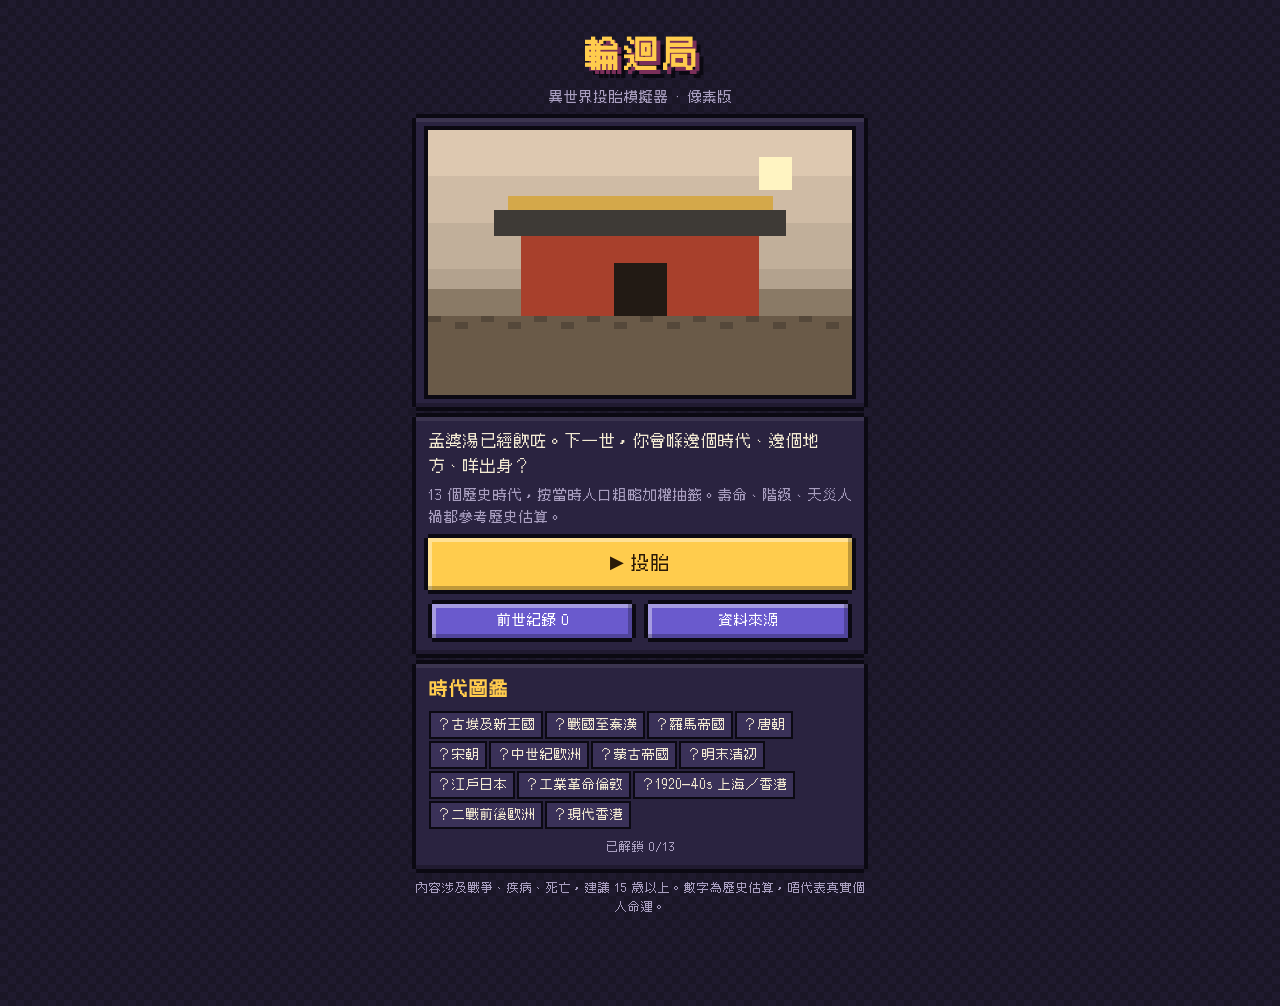
==== index.html @ acf06dc2 "輪迴局 v1：像素風異世界投胎模擬" ====
<!doctype html><html lang="zh-Hant-HK"><head><meta charset="utf-8"><meta name="viewport" content="width=device-width,initial-scale=1">
<title>輪迴局：異世界投胎模擬</title><meta name="description" content="隨機投胎到歷史上某個時代，用估算嘅歷史人口數據過一世。">
<link rel="preload" href="fonts/Cubic_11.woff2" as="font" type="font/woff2" crossorigin><link rel="stylesheet" href="style.css"></head><body><main>
<section id="s-start" class="scr on">
 <h1>輪迴局</h1><p class="sub">異世界投胎模擬器 · 像素版</p>
 <div class="panel"><canvas class="scene" id="cv-title"></canvas></div>
 <div class="panel"><p>孟婆湯已經飲咗。下一世，你會喺邊個時代、邊個地方、咩出身？</p><p style="color:var(--dim);font-size:14px;margin-top:6px">13 個歷史時代，按當時人口粗略加權抽籤。壽命、階級、天災人禍都參考歷史估算。</p>
 <button class="btn" id="b-go">▶ 投胎</button>
 <div class="row"><button class="btn alt sm" id="b-past">前世紀錄 <span id="n-past">0</span></button><button class="btn alt sm" onclick="location.href='about.html'">資料來源</button></div></div>
 <div class="panel"><h2>時代圖鑑</h2><div class="chips" id="chips"></div></div>
 <div class="panel" id="past" style="display:none"><h2>前世</h2><div id="past-list"></div></div>
 <p class="note">內容涉及戰爭、疾病、死亡，建議 15 歲以上。數字為歷史估算，唔代表真實個人命運。</p>
</section>
<section id="s-birth" class="scr">
 <div class="panel"><canvas class="scene" id="cv-birth"></canvas></div>
 <div class="panel reveal" id="reveal"></div>
 <button class="btn" id="b-live" style="visibility:hidden">開始呢一世 ▶</button>
</section>
<section id="s-life" class="scr">
 <div class="hud"><div class="panel"><div class="age"><span><span class="big" id="h-age">0</span> 歲</span><span id="h-year" style="color:var(--dim)"></span></div>
 <div id="h-who" style="font-size:13px;color:var(--dim)"></div><canvas class="scene" id="cv-life" style="margin-top:6px"></canvas>
 <div id="stats" style="margin-top:8px"></div>
 <div class="row focus" id="focus" style="margin-top:8px"></div></div></div>
 <div class="panel"><h2>人生事件</h2><div class="feed" id="feed"></div></div>
</section>
<section id="s-end" class="scr">
 <div class="panel"><canvas class="scene" id="cv-end"></canvas><h2 style="margin-top:8px" id="e-title"></h2><div id="e-sum"></div></div>
 <div class="panel"><h2>一生年譜</h2><div class="grid" id="e-grid"></div><p class="note">■紅=歷史大事 ■藍=抉擇 ■綠=日常 ■白=離世</p></div>
 <div class="panel"><h2>同一刻出生嘅另外四個靈魂</h2><div class="souls" id="e-souls"></div></div>
 <div class="panel"><h2>重要時刻</h2><div id="e-log" style="font-size:14px"></div></div>
 <div class="panel"><h2>分享卡</h2><img class="share" id="e-card" alt="結果卡"><button class="btn" id="b-dl">下載 PNG</button></div>
 <button class="btn" id="b-again">↻ 再輪迴</button>
</section>
</main>
<div class="ctrl" id="ctrl" style="display:none"><button data-s="0">⏸</button><button data-s="1200">▶</button><button data-s="500" class="on">▶▶</button><button data-s="120">▶▶▶</button></div>
<div class="modal" id="modal"><div class="panel"><small id="m-age" style="color:var(--dim)"></small><h2 id="m-t"></h2><div id="m-c"></div></div></div>
<script src="data/eras.js"></script><script src="data/events.js"></script><script src="js/scene.js"></script><script src="js/engine.js"></script><script src="js/ui.js"></script>
</body></html>
---- style.css ----
@font-face{font-family:Cubic;src:url(fonts/Cubic_11.woff2) format("woff2");font-display:swap}
:root{--bg:#1a1626;--panel:#2a2340;--ink:#f3ead2;--dim:#a99fc0;--ac:#ffcc4d;--bd:#0b0912;--px:4px}
*{box-sizing:border-box;margin:0}
html,body{background:var(--bg);color:var(--ink);font-family:Cubic,"PingFang TC","Noto Sans TC",monospace;font-size:16px;line-height:1.55;-webkit-font-smoothing:none}
body{background-image:linear-gradient(45deg,#1f1a2e 25%,transparent 25%,transparent 75%,#1f1a2e 75%),linear-gradient(45deg,#1f1a2e 25%,transparent 25%,transparent 75%,#1f1a2e 75%);background-size:16px 16px;background-position:0 0,8px 8px}
main{max-width:480px;margin:0 auto;padding:12px 12px 90px;min-height:100vh}
.scr{display:none}.scr.on{display:block;animation:in .3s steps(4)}
@keyframes in{from{opacity:0;transform:translateY(8px)}to{opacity:1}}
.panel{background:var(--panel);margin:10px 4px;padding:12px;position:relative;box-shadow:0 -4px 0 0 var(--bd),0 4px 0 0 var(--bd),-4px 0 0 0 var(--bd),4px 0 0 0 var(--bd),inset 0 4px 0 0 rgba(255,255,255,.08),inset 0 -4px 0 0 rgba(0,0,0,.25)}
h1{font-size:34px;letter-spacing:2px;color:var(--ac);text-shadow:4px 4px 0 #7a2f5a,8px 8px 0 var(--bd);text-align:center;margin:18px 0 4px}
h2{font-size:18px;color:var(--ac);margin-bottom:6px}
.sub{text-align:center;color:var(--dim);font-size:14px}
.btn{font:inherit;display:block;width:100%;padding:12px;margin:10px 0;background:var(--ac);color:#2a1a08;border:0;cursor:pointer;box-shadow:0 -4px 0 var(--bd),0 4px 0 var(--bd),-4px 0 0 var(--bd),4px 0 0 var(--bd),inset -4px -4px 0 rgba(0,0,0,.25),inset 4px 4px 0 rgba(255,255,255,.4);font-size:18px}
.btn:active{transform:translateY(2px);box-shadow:0 -4px 0 var(--bd),0 4px 0 var(--bd),-4px 0 0 var(--bd),4px 0 0 var(--bd),inset 4px 4px 0 rgba(0,0,0,.25)}
.btn.alt{background:#6a5acd;color:#fff}.btn.sm{display:inline-block;width:auto;padding:6px 10px;font-size:14px;margin:4px}
canvas.scene{width:100%;aspect-ratio:64/40;image-rendering:pixelated;display:block;box-shadow:0 0 0 4px var(--bd)}
.row{display:flex;gap:8px;flex-wrap:wrap}.row>*{flex:1}
.kv{display:grid;grid-template-columns:auto 1fr;gap:4px 12px;font-size:15px}.kv b{color:var(--dim);font-weight:normal}
.reveal>div{opacity:0}.reveal>div.show{opacity:1;animation:in .25s steps(3)}
.big{font-size:26px;color:var(--ac)}
.stat{display:grid;grid-template-columns:3.2em 1fr 2.2em;align-items:center;gap:6px;font-size:14px;margin:3px 0}
.bar{height:12px;background:#120f1c;box-shadow:0 0 0 2px var(--bd)}.bar i{display:block;height:100%;background:repeating-linear-gradient(90deg,var(--c) 0 6px,transparent 6px 8px);transition:width .3s steps(5)}
.hud{position:sticky;top:0;z-index:5;background:var(--bg);padding-top:4px}
.age{display:flex;justify-content:space-between;align-items:baseline}.age .big{font-size:30px}
.focus button{font:inherit;font-size:14px;padding:8px 0;background:#3a3158;color:var(--ink);border:0;box-shadow:0 0 0 3px var(--bd);cursor:pointer}
.focus button.on{background:var(--ac);color:#2a1a08}
.feed{display:flex;flex-direction:column-reverse;gap:8px;max-height:46vh;overflow:auto;padding:4px}
.card{padding:8px 10px;background:#221c35;box-shadow:0 0 0 3px var(--bd);font-size:15px}
.card small{color:var(--dim);display:block;font-size:12px}
.card.hist{border-left:6px solid #e06c4c}.card.choice{border-left:6px solid #6ac7e0}.card.death{border-left:6px solid #888;background:#2a2a2a}.card.life{border-left:6px solid #6a8f4a}
.modal{position:fixed;inset:0;background:rgba(10,8,18,.8);display:none;align-items:center;justify-content:center;z-index:9;padding:16px}.modal.on{display:flex}
.modal .panel{max-width:420px;width:100%;animation:in .25s steps(4)}
.ctrl{position:fixed;bottom:0;left:0;right:0;background:var(--bd);padding:8px;display:flex;justify-content:center;gap:6px;z-index:6}
.ctrl button{font:inherit;font-size:14px;padding:8px 12px;background:#3a3158;color:var(--ink);border:0;cursor:pointer}.ctrl button.on{background:var(--ac);color:#2a1a08}
.grid{display:grid;grid-template-columns:repeat(10,1fr);gap:3px}.grid i{aspect-ratio:1;background:#3a3158;font-style:normal;font-size:9px;display:flex;align-items:center;justify-content:center;color:#0008}
.grid i.h{background:#e06c4c}.grid i.c{background:#6ac7e0}.grid i.e{background:#6a8f4a}.grid i.d{background:#ddd}
.souls{display:grid;grid-template-columns:1fr 1fr;gap:10px}.soul{background:#221c35;padding:6px;box-shadow:0 0 0 3px var(--bd);font-size:13px}.soul canvas{width:100%;image-rendering:pixelated}
.chips span{display:inline-block;padding:2px 6px;margin:3px;font-size:13px;background:#3a3158;box-shadow:0 0 0 2px var(--bd)}.chips span.got{background:#5a7a3a}
.note{font-size:12px;color:var(--dim);text-align:center;margin-top:8px}
a{color:var(--ac)}
img.share{width:100%;image-rendering:pixelated;box-shadow:0 0 0 4px var(--bd)}
.blink{animation:bl 1s steps(2) infinite}@keyframes bl{50%{opacity:0}}
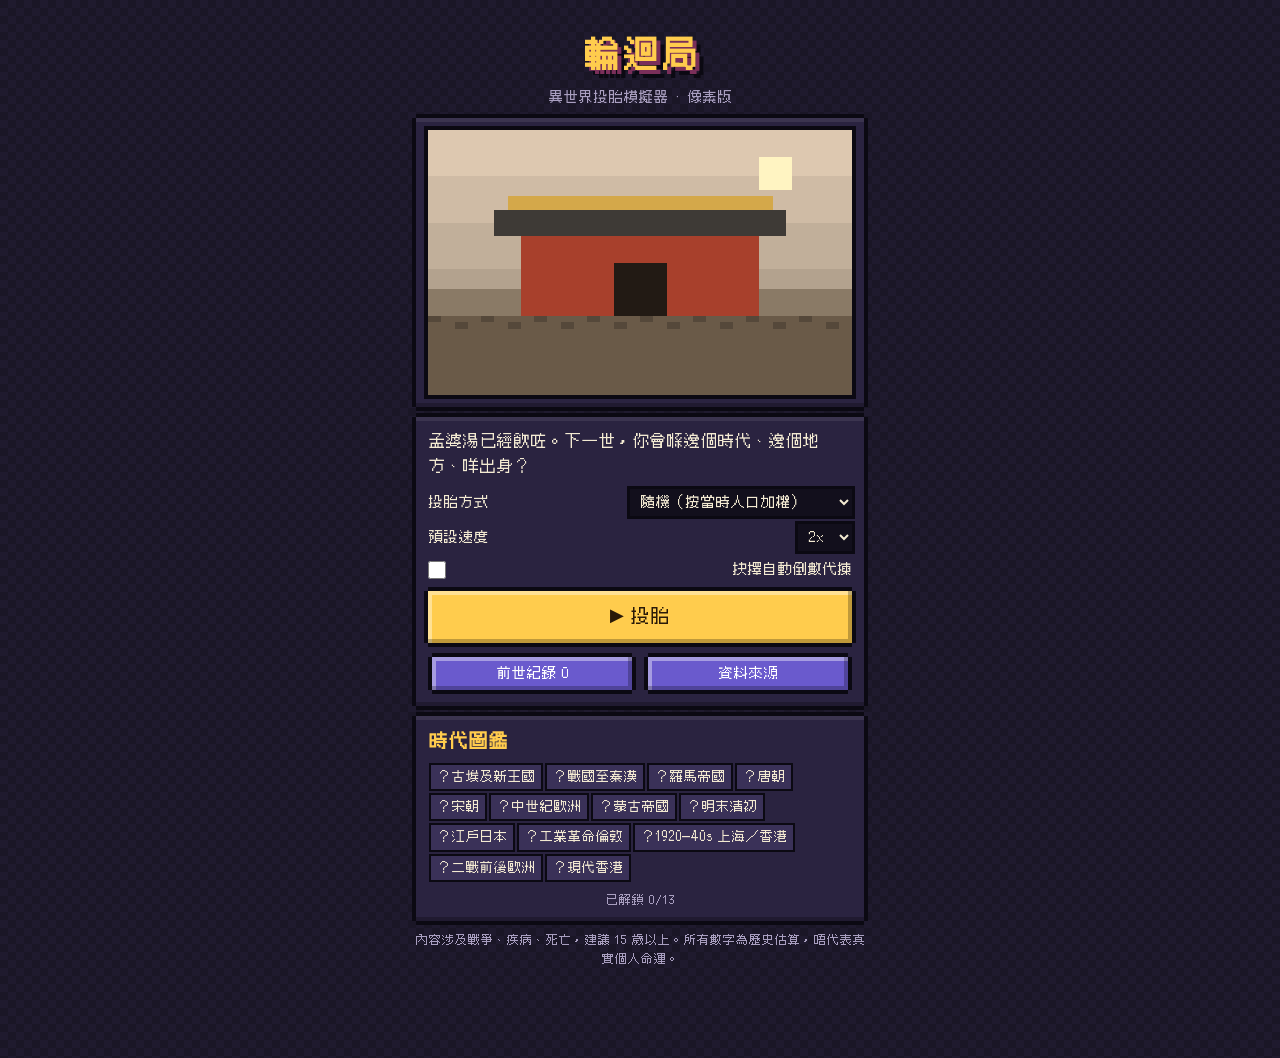
==== commit b4a3ad2e: "輪迴局 v2：數據框引用、時代抉擇擴充、抽籤動畫、錢包、存活曲線、校準壽命" ====
--- a/index.html
+++ b/index.html
@@ -1,38 +1,51 @@
 <!doctype html><html lang="zh-Hant-HK"><head><meta charset="utf-8"><meta name="viewport" content="width=device-width,initial-scale=1">
 <title>輪迴局：異世界投胎模擬</title><meta name="description" content="隨機投胎到歷史上某個時代，用估算嘅歷史人口數據過一世。">
+<link rel="icon" href="data:image/svg+xml,<svg xmlns='http://www.w3.org/2000/svg' viewBox='0 0 8 8'><rect width='8' height='8' fill='%231a1626'/><rect x='2' y='1' width='4' height='3' fill='%23f1c9a0'/><rect x='1' y='4' width='6' height='3' fill='%23ffcc4d'/></svg>">
 <link rel="preload" href="fonts/Cubic_11.woff2" as="font" type="font/woff2" crossorigin><link rel="stylesheet" href="style.css"></head><body><main>
 <section id="s-start" class="scr on">
  <h1>輪迴局</h1><p class="sub">異世界投胎模擬器 · 像素版</p>
  <div class="panel"><canvas class="scene" id="cv-title"></canvas></div>
- <div class="panel"><p>孟婆湯已經飲咗。下一世，你會喺邊個時代、邊個地方、咩出身？</p><p style="color:var(--dim);font-size:14px;margin-top:6px">13 個歷史時代，按當時人口粗略加權抽籤。壽命、階級、天災人禍都參考歷史估算。</p>
+ <div class="panel"><p>孟婆湯已經飲咗。下一世，你會喺邊個時代、邊個地方、咩出身？</p>
+ <div class="setup"><label>投胎方式<select id="o-era"><option value="">隨機（按當時人口加權）</option></select></label>
+ <label>預設速度<select id="o-speed"><option value="1">1x</option><option value="2" selected>2x</option><option value="4">4x</option><option value="8">8x</option><option value="16">16x</option></select></label>
+ <label><input type="checkbox" id="o-auto"> 抉擇自動倒數代揀</label></div>
  <button class="btn" id="b-go">▶ 投胎</button>
  <div class="row"><button class="btn alt sm" id="b-past">前世紀錄 <span id="n-past">0</span></button><button class="btn alt sm" onclick="location.href='about.html'">資料來源</button></div></div>
  <div class="panel"><h2>時代圖鑑</h2><div class="chips" id="chips"></div></div>
  <div class="panel" id="past" style="display:none"><h2>前世</h2><div id="past-list"></div></div>
- <p class="note">內容涉及戰爭、疾病、死亡，建議 15 歲以上。數字為歷史估算，唔代表真實個人命運。</p>
+ <p class="note">內容涉及戰爭、疾病、死亡，建議 15 歲以上。所有數字為歷史估算，唔代表真實個人命運。</p>
 </section>
 <section id="s-birth" class="scr">
- <div class="panel"><canvas class="scene" id="cv-birth"></canvas></div>
- <div class="panel reveal" id="reveal"></div>
- <button class="btn" id="b-live" style="visibility:hidden">開始呢一世 ▶</button>
+ <div class="panel"><h2 id="draw-h">抽籤中……</h2><div id="draw" class="draw"></div></div>
+ <div id="reg" style="display:none"><div class="panel"><canvas class="scene" id="cv-birth"></canvas></div><div class="panel reg" id="reg-card"></div>
+ <button class="btn" id="b-live">開始呢一世 ▶</button></div>
 </section>
 <section id="s-life" class="scr">
- <div class="hud"><div class="panel"><div class="age"><span><span class="big" id="h-age">0</span> 歲</span><span id="h-year" style="color:var(--dim)"></span></div>
- <div id="h-who" style="font-size:13px;color:var(--dim)"></div><canvas class="scene" id="cv-life" style="margin-top:6px"></canvas>
- <div id="stats" style="margin-top:8px"></div>
- <div class="row focus" id="focus" style="margin-top:8px"></div></div></div>
- <div class="panel"><h2>人生事件</h2><div class="feed" id="feed"></div></div>
+ <div class="hud"><div class="panel tight"><div class="age"><span><span class="big" id="h-age">0</span> 歲</span><span id="h-year" class="dim"></span></div>
+ <div id="h-who" class="dim small"></div></div></div>
+ <div class="panel"><canvas class="scene" id="cv-life"></canvas><div id="stats" style="margin-top:8px"></div></div>
+ <div class="panel"><h2>今年重點</h2><div class="focus" id="focus"></div></div>
+ <div class="panel"><h2>錢包</h2><div id="money"></div></div>
+ <div class="panel"><h2>人生格</h2><div class="grid" id="l-grid"></div><p class="note">每格一年，越亮越快樂；框線＝當時平均壽命</p></div>
+ <div class="panel"><h2>人生紀錄</h2><div class="feed" id="feed"></div></div>
+</section>
+<section id="s-final" class="scr">
+ <div class="panel center"><p class="dim">最後一年</p><p class="huge" id="f-age"></p><canvas class="scene" id="cv-final"></canvas><p id="f-cause" style="margin-top:8px"></p></div>
+ <div class="panel"><h2>一生回顧</h2><canvas class="scene" id="cv-replay"></canvas><p id="replay-t" class="replay"></p></div>
+ <button class="btn" id="b-record">睇死亡紀錄 ▶</button>
 </section>
 <section id="s-end" class="scr">
  <div class="panel"><canvas class="scene" id="cv-end"></canvas><h2 style="margin-top:8px" id="e-title"></h2><div id="e-sum"></div></div>
- <div class="panel"><h2>一生年譜</h2><div class="grid" id="e-grid"></div><p class="note">■紅=歷史大事 ■藍=抉擇 ■綠=日常 ■白=離世</p></div>
- <div class="panel"><h2>同一刻出生嘅另外四個靈魂</h2><div class="souls" id="e-souls"></div></div>
- <div class="panel"><h2>重要時刻</h2><div id="e-log" style="font-size:14px"></div></div>
+ <div class="panel"><h2>同一刻出生嘅靈魂（按壽命排）</h2><div id="e-souls"></div></div>
+ <div class="panel"><h2>存活曲線</h2><canvas id="cv-surv" class="chart"></canvas><p class="note" id="surv-note"></p></div>
+ <div class="panel"><h2>財富變化</h2><canvas id="cv-money" class="chart"></canvas></div>
+ <div class="panel"><h2>一生年譜</h2><div class="grid" id="e-grid"></div><p class="note">■紅=歷史大事 ■藍=抉擇 ■白=離世；亮度=快樂；框線=平均壽命</p></div>
+ <div class="panel"><h2>重要時刻</h2><div id="e-log"></div></div>
  <div class="panel"><h2>分享卡</h2><img class="share" id="e-card" alt="結果卡"><button class="btn" id="b-dl">下載 PNG</button></div>
- <button class="btn" id="b-again">↻ 再輪迴</button>
+ <button class="btn" id="b-again">↻ 再輪迴</button><button class="btn alt" onclick="location.href='./'">返主頁</button>
 </section>
 </main>
-<div class="ctrl" id="ctrl" style="display:none"><button data-s="0">⏸</button><button data-s="1200">▶</button><button data-s="500" class="on">▶▶</button><button data-s="120">▶▶▶</button></div>
-<div class="modal" id="modal"><div class="panel"><small id="m-age" style="color:var(--dim)"></small><h2 id="m-t"></h2><div id="m-c"></div></div></div>
-<script src="data/eras.js"></script><script src="data/events.js"></script><script src="js/scene.js"></script><script src="js/engine.js"></script><script src="js/ui.js"></script>
+<div class="ctrl" id="ctrl" style="display:none"><button data-s="0">⏸</button><button data-s="1">1x</button><button data-s="2">2x</button><button data-s="4">4x</button><button data-s="8">8x</button><button data-s="16">16x</button><button id="c-skip" title="跳到下一個抉擇">⏭</button><button id="c-auto" title="自動代揀">🤖</button></div>
+<div class="modal" id="modal"><div class="panel"><small id="m-age" class="dim"></small><h2 id="m-t"></h2><div class="statbox" id="m-stat"></div><div id="m-c"></div><p class="note" id="m-cd"></p></div></div>
+<script src="data/eras.js"></script><script src="data/stats.js"></script><script src="data/era-extra.js"></script><script src="data/events.js"></script><script src="data/calib.js"></script><script src="js/scene.js"></script><script src="js/engine.js"></script><script src="js/ui.js"></script>
 </body></html>
--- a/style.css
+++ b/style.css
@@ -40,3 +40,24 @@
 a{color:var(--ac)}
 img.share{width:100%;image-rendering:pixelated;box-shadow:0 0 0 4px var(--bd)}
 .blink{animation:bl 1s steps(2) infinite}@keyframes bl{50%{opacity:0}}
+.dim{color:var(--dim)}.small{font-size:13px}.center{text-align:center}.huge{font-size:56px;color:var(--ac);line-height:1.1;margin:6px 0 10px}
+.panel.tight{padding:8px 12px;margin-top:6px}
+.setup{display:grid;gap:8px;margin:10px 0;font-size:14px}.setup label{display:flex;justify-content:space-between;align-items:center;gap:8px}
+select{font:inherit;font-size:14px;background:#120f1c;color:var(--ink);border:0;box-shadow:0 0 0 3px var(--bd);padding:4px 6px;max-width:62%}
+input[type=checkbox]{width:18px;height:18px;accent-color:var(--ac)}
+.draw div{display:flex;justify-content:space-between;padding:3px 8px;font-size:14px;color:var(--dim)}.draw div.hi{background:var(--ac);color:#2a1a08}
+.reg .kv{font-size:14px}.reg .ctx{margin-top:8px;font-size:12px;color:var(--dim);border-top:2px dashed #4a4068;padding-top:6px}
+.statbox{background:#3b3b46;color:#e8e8ee;margin:8px 0;padding:8px 10px;font-size:13px;box-shadow:0 0 0 3px var(--bd),inset 0 3px 0 rgba(255,255,255,.1)}
+.statbox b{display:block;color:#ffd77a;font-weight:normal;font-size:12px;margin-bottom:2px}.statbox i{display:block;font-style:normal;color:#b8b8c8;font-size:12px;margin-top:4px}
+.opt{position:relative}.opt .btn{text-align:left;font-size:16px}.opt small{display:block;font-size:12px;opacity:.8}
+.btn:disabled{background:#4a4458;color:#8a849a;cursor:not-allowed}
+.odds{float:right;font-size:12px;padding:0 4px;background:#0006;color:#fff}
+.focus{display:grid;grid-template-columns:repeat(5,1fr);gap:6px}.focus button{display:flex;flex-direction:column;align-items:center;padding:6px 0}.focus button small{font-size:10px;opacity:.75}
+.money .big{font-size:22px}.brk{display:grid;grid-template-columns:1fr auto;font-size:13px;color:var(--dim);margin-top:6px}
+.fn{display:block;font-size:11px;color:#8f86a8;margin-top:3px;border-top:1px dotted #4a4068;padding-top:2px}
+.card.mile{border-left:6px solid #ffcc4d}.card.fam{border-left:6px solid #a07ae0}
+.grid i.out{outline:3px solid var(--ac);outline-offset:-1px}
+.ctrl{flex-wrap:wrap;gap:4px}.ctrl button{padding:8px 9px}
+canvas.chart{width:100%;height:160px;image-rendering:pixelated;background:#120f1c;box-shadow:0 0 0 3px var(--bd)}
+.soulrow{display:grid;grid-template-columns:56px 1fr auto;gap:8px;align-items:center;padding:6px;margin:6px 0;background:#221c35;box-shadow:0 0 0 3px var(--bd);font-size:13px}.soulrow canvas{width:56px;image-rendering:pixelated}.soulrow.me{background:#4a3a20}
+.replay{min-height:3em;margin-top:8px;font-size:14px}
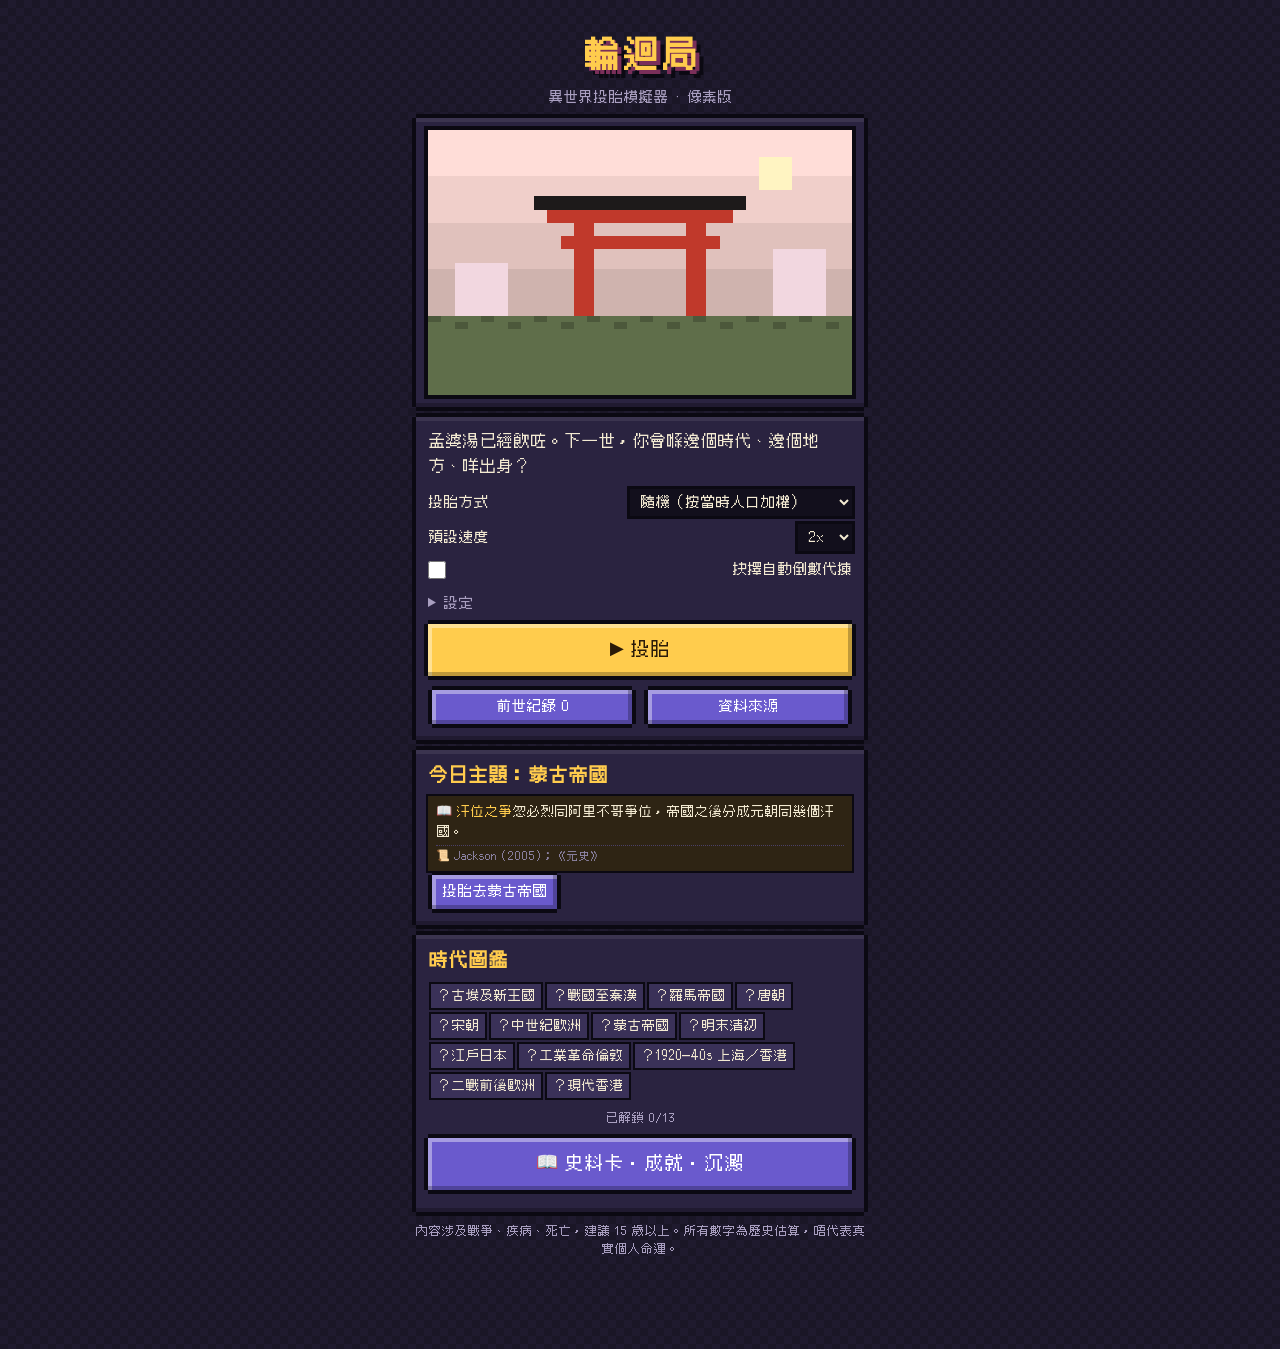
==== commit d8047751: "輪迴局 v3：古今對照、沉澱一下、史料卡、這一生教會我、如果重玩、傳承、性格、寵物、婚姻、養老、投資、道德抉擇、成就、每日主題、8-bit 音效" ====
--- a/index.html
+++ b/index.html
@@ -8,12 +8,22 @@
  <div class="panel"><p>孟婆湯已經飲咗。下一世，你會喺邊個時代、邊個地方、咩出身？</p>
  <div class="setup"><label>投胎方式<select id="o-era"><option value="">隨機（按當時人口加權）</option></select></label>
  <label>預設速度<select id="o-speed"><option value="1">1x</option><option value="2" selected>2x</option><option value="4">4x</option><option value="8">8x</option><option value="16">16x</option></select></label>
- <label><input type="checkbox" id="o-auto"> 抉擇自動倒數代揀</label></div>
+ <label><input type="checkbox" id="o-auto"> 抉擇自動倒數代揀</label>
+ <details><summary>設定</summary><div class="setup">
+ <label><input type="checkbox" id="o-reflect" checked> 沉澱一下（人生關口嘅小問題）</label>
+ <label><input type="checkbox" id="o-contrast" checked> 古今對照</label>
+ <label><input type="checkbox" id="o-gentle"> 溫和模式（淡化死亡同暴力描述）</label>
+ <label><input type="checkbox" id="o-sound"> 8-bit 音效</label><label><input type="checkbox" id="o-music"> 背景音樂</label></div></details></div>
  <button class="btn" id="b-go">▶ 投胎</button>
  <div class="row"><button class="btn alt sm" id="b-past">前世紀錄 <span id="n-past">0</span></button><button class="btn alt sm" onclick="location.href='about.html'">資料來源</button></div></div>
- <div class="panel"><h2>時代圖鑑</h2><div class="chips" id="chips"></div></div>
+ <div class="panel" id="daily"></div>
+ <div class="panel"><h2>時代圖鑑</h2><div class="chips" id="chips"></div><button class="btn alt" id="b-codex">📖 史料卡・成就・沉澱</button></div>
  <div class="panel" id="past" style="display:none"><h2>前世</h2><div id="past-list"></div></div>
  <p class="note">內容涉及戰爭、疾病、死亡，建議 15 歲以上。所有數字為歷史估算，唔代表真實個人命運。</p>
+</section>
+<section id="s-codex" class="scr">
+ <h1 style="font-size:26px">收藏</h1><div class="tabs" id="cx-tabs"><button data-t="cards" class="on">史料卡</button><button data-t="ach">成就</button><button data-t="refl">沉澱</button><button data-t="line">家族</button></div>
+ <div class="panel" id="cx-body"></div><button class="btn alt" id="b-cx-back">← 返回</button>
 </section>
 <section id="s-birth" class="scr">
  <div class="panel"><h2 id="draw-h">抽籤中……</h2><div id="draw" class="draw"></div></div>
@@ -36,16 +46,23 @@
 </section>
 <section id="s-end" class="scr">
  <div class="panel"><canvas class="scene" id="cv-end"></canvas><h2 style="margin-top:8px" id="e-title"></h2><div id="e-sum"></div></div>
+ <div class="panel lesson"><h2>這一生教會我</h2><div id="e-lesson"></div></div>
+ <div class="panel" id="e-diff" style="display:none"></div>
+ <div class="panel"><h2>古今對照</h2><div id="e-now"></div></div>
+ <div class="panel" id="e-line-p"><h2>傳承</h2><div id="e-line"></div></div>
+ <div class="panel" id="e-ach-p"><h2>成就</h2><div id="e-ach"></div></div>
  <div class="panel"><h2>同一刻出生嘅靈魂（按壽命排）</h2><div id="e-souls"></div></div>
  <div class="panel"><h2>存活曲線</h2><canvas id="cv-surv" class="chart"></canvas><p class="note" id="surv-note"></p></div>
  <div class="panel"><h2>財富變化</h2><canvas id="cv-money" class="chart"></canvas></div>
  <div class="panel"><h2>一生年譜</h2><div class="grid" id="e-grid"></div><p class="note">■紅=歷史大事 ■藍=抉擇 ■白=離世；亮度=快樂；框線=平均壽命</p></div>
  <div class="panel"><h2>重要時刻</h2><div id="e-log"></div></div>
  <div class="panel"><h2>分享卡</h2><img class="share" id="e-card" alt="結果卡"><button class="btn" id="b-dl">下載 PNG</button></div>
+ <button class="btn" id="b-whatif">🔁 如果……（同一出身再活一次）</button>
  <button class="btn" id="b-again">↻ 再輪迴</button><button class="btn alt" onclick="location.href='./'">返主頁</button>
 </section>
 </main>
 <div class="ctrl" id="ctrl" style="display:none"><button data-s="0">⏸</button><button data-s="1">1x</button><button data-s="2">2x</button><button data-s="4">4x</button><button data-s="8">8x</button><button data-s="16">16x</button><button id="c-skip" title="跳到下一個抉擇">⏭</button><button id="c-auto" title="自動代揀">🤖</button></div>
+<div class="modal" id="rmodal"><div class="panel"><small class="dim" id="r-age"></small><h2>🍃 沉澱一下</h2><p id="r-q" style="margin:8px 0"></p><textarea id="r-a" maxlength="120" rows="3" placeholder="（可以唔寫）一句說話就夠"></textarea><div class="row"><button class="btn" id="r-save">寫低</button><button class="btn alt" id="r-skip">略過</button></div><p class="note" id="r-cd">只會儲存喺你部機（localStorage）</p></div></div>
 <div class="modal" id="modal"><div class="panel"><small id="m-age" class="dim"></small><h2 id="m-t"></h2><div class="statbox" id="m-stat"></div><div id="m-c"></div><p class="note" id="m-cd"></p></div></div>
-<script src="data/eras.js"></script><script src="data/stats.js"></script><script src="data/era-extra.js"></script><script src="data/events.js"></script><script src="data/calib.js"></script><script src="js/scene.js"></script><script src="js/engine.js"></script><script src="js/ui.js"></script>
+<script src="data/eras.js"></script><script src="data/stats.js"></script><script src="data/era-extra.js"></script><script src="data/stats2.js"></script><script src="data/events.js"></script><script src="data/events2.js"></script><script src="data/modern.js"></script><script src="data/codex.js"></script><script src="data/calib.js"></script><script src="js/scene.js"></script><script src="js/engine.js"></script><script src="js/sfx.js"></script><script src="js/meaning.js"></script><script src="js/ui.js"></script>
 </body></html>
--- a/style.css
+++ b/style.css
@@ -61,3 +61,18 @@
 canvas.chart{width:100%;height:160px;image-rendering:pixelated;background:#120f1c;box-shadow:0 0 0 3px var(--bd)}
 .soulrow{display:grid;grid-template-columns:56px 1fr auto;gap:8px;align-items:center;padding:6px;margin:6px 0;background:#221c35;box-shadow:0 0 0 3px var(--bd);font-size:13px}.soulrow canvas{width:56px;image-rendering:pixelated}.soulrow.me{background:#4a3a20}
 .replay{min-height:3em;margin-top:8px;font-size:14px}
+
+details summary{cursor:pointer;color:var(--dim);font-size:14px;margin-top:4px}
+.now{background:#1d2b3a;padding:8px 10px;margin-top:8px;font-size:13px;box-shadow:0 0 0 3px var(--bd)}.now b{color:#7ad0ff;font-weight:normal;display:block}
+.card.now{background:#1d2b3a;border-left:6px solid #7ad0ff}
+.codexnote{background:#2e2414;padding:6px 8px;margin-top:6px;font-size:13px;box-shadow:0 0 0 2px var(--bd)}.codexnote b{color:#ffcc4d;font-weight:normal}
+.ratio{display:flex;margin:8px 0;font-size:12px}.ratio span{display:block;padding:4px;white-space:nowrap;overflow:hidden}.ratio span:first-child{background:#a3322b}.ratio span:last-child{background:#2f5f7a}
+blockquote{margin:6px 0;padding:6px 10px;background:#221c35;border-left:4px solid #a07ae0;font-size:14px}blockquote small{display:block;color:var(--dim);font-size:11px}
+.thought{background:#2a3a24;padding:10px;margin-top:10px;box-shadow:0 0 0 3px var(--bd)}
+.lesson p{margin:6px 0;font-size:14px}
+textarea{font:inherit;width:100%;background:#120f1c;color:var(--ink);border:0;box-shadow:0 0 0 3px var(--bd);padding:6px}
+.tabs{display:flex;gap:4px;margin:8px 4px}.tabs button{flex:1;font:inherit;font-size:14px;padding:8px 0;background:#3a3158;color:var(--ink);border:0;box-shadow:0 0 0 3px var(--bd)}.tabs button.on{background:var(--ac);color:#2a1a08}
+.cx{display:grid;grid-template-columns:1fr 1fr;gap:8px}.cx div{background:#2e2414;padding:8px;font-size:12px;box-shadow:0 0 0 3px var(--bd);cursor:pointer}.cx div.lock{background:#221c35;color:#6a6280}.cx b{display:block;color:#ffcc4d;font-weight:normal;font-size:13px}
+.achl div{display:flex;gap:8px;padding:5px;font-size:13px}.achl div.no{opacity:.4}.achl .new{color:#7ad08a}
+.tree div{padding:6px 8px;margin:4px 0 4px calc(var(--g)*14px);background:#221c35;box-shadow:0 0 0 2px var(--bd);font-size:13px}
+.diff table{width:100%;font-size:13px}.diff td{padding:3px}
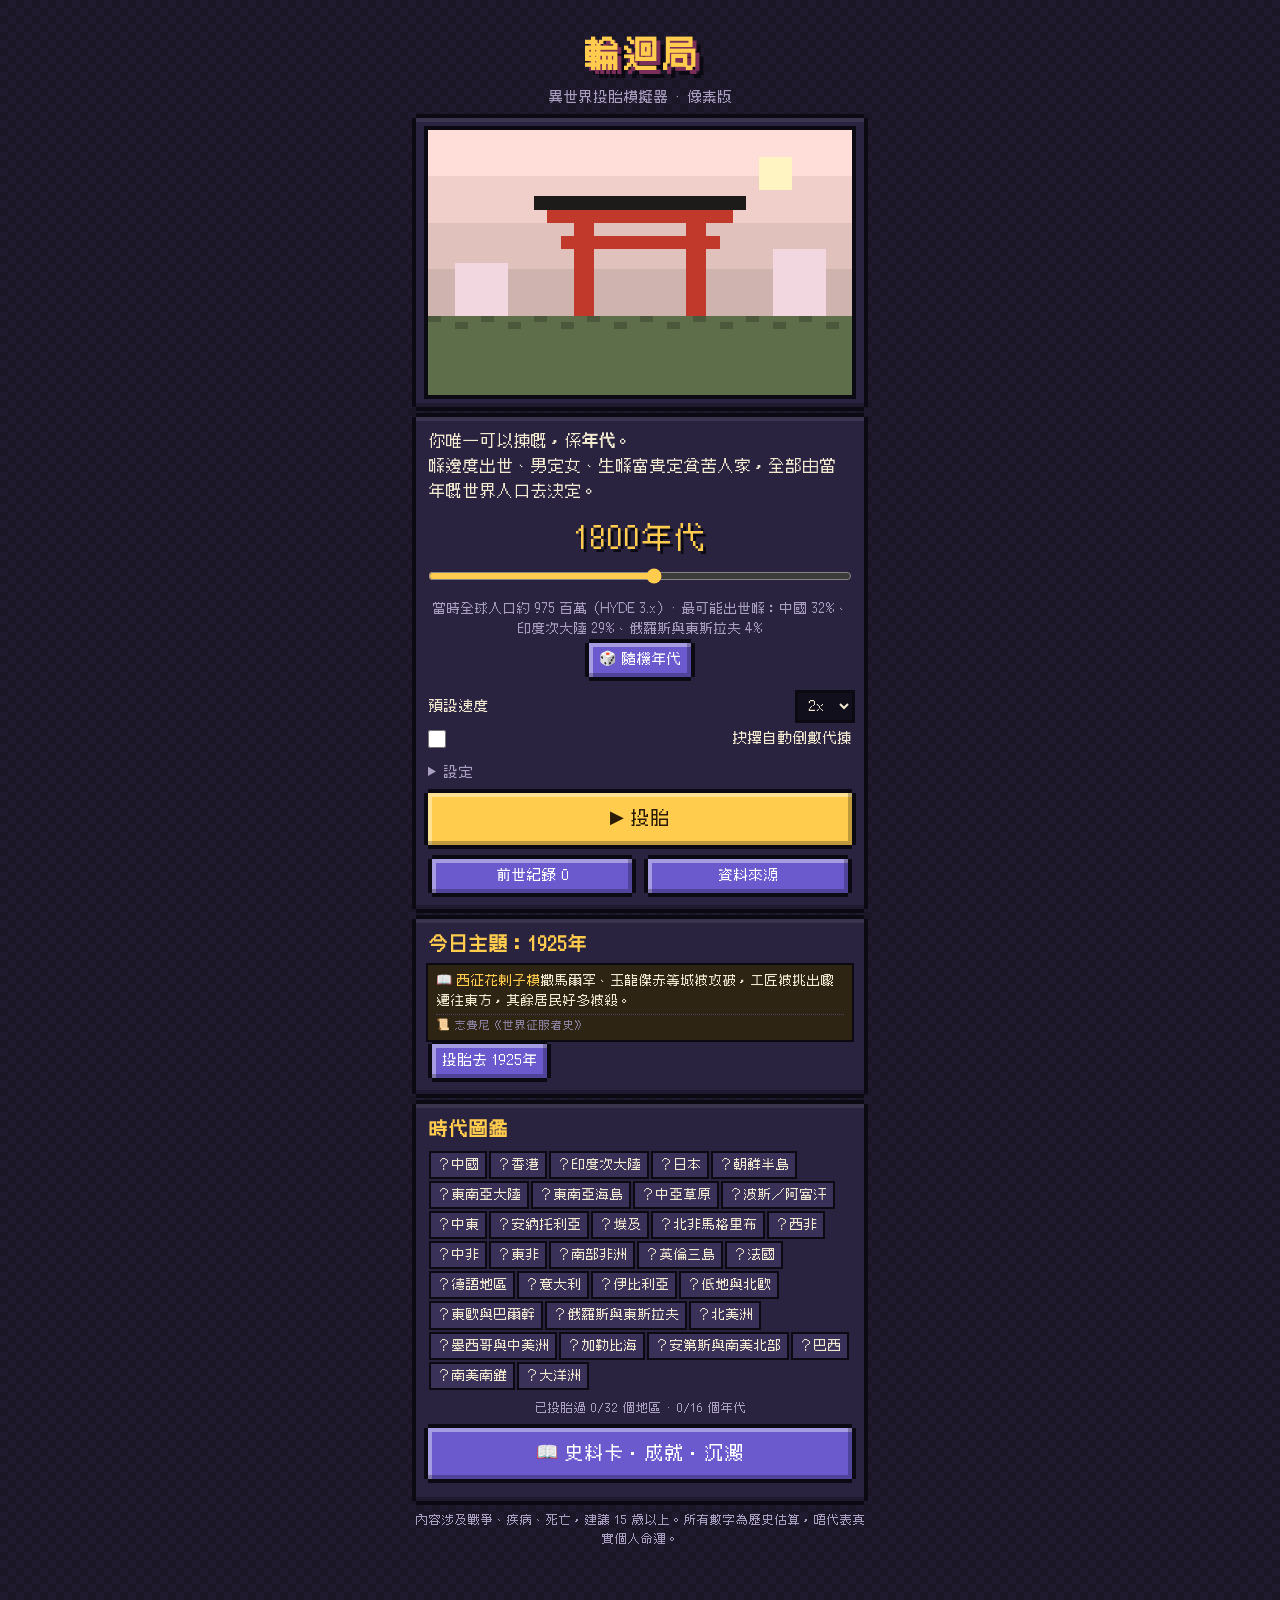
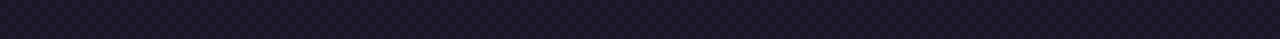
==== commit a94d9ccc: "輪迴局 v4：揀年代、按當年全球出生數投胎（HYDE/Gapminder/Maddison 數據，32 個地區 × 16 個年代）" ====
--- a/index.html
+++ b/index.html
@@ -5,8 +5,9 @@
 <section id="s-start" class="scr on">
  <h1>輪迴局</h1><p class="sub">異世界投胎模擬器 · 像素版</p>
  <div class="panel"><canvas class="scene" id="cv-title"></canvas></div>
- <div class="panel"><p>孟婆湯已經飲咗。下一世，你會喺邊個時代、邊個地方、咩出身？</p>
- <div class="setup"><label>投胎方式<select id="o-era"><option value="">隨機（按當時人口加權）</option></select></label>
+ <div class="panel"><p>你唯一可以揀嘅，係<b>年代</b>。<br>喺邊度出世、男定女、生喺富貴定貧苦人家，全部由當年嘅世界人口去決定。</p>
+ <div class="yearpick"><div class="ylab" id="year-lab"></div><input type="range" id="o-year" min="0" max="15" step="1" value="8"><div class="dim small" id="year-note"></div><button class="btn alt sm" id="b-randyear">🎲 隨機年代</button></div>
+ <div class="setup">
  <label>預設速度<select id="o-speed"><option value="1">1x</option><option value="2" selected>2x</option><option value="4">4x</option><option value="8">8x</option><option value="16">16x</option></select></label>
  <label><input type="checkbox" id="o-auto"> 抉擇自動倒數代揀</label>
  <details><summary>設定</summary><div class="setup">
@@ -64,5 +65,5 @@
 <div class="ctrl" id="ctrl" style="display:none"><button data-s="0">⏸</button><button data-s="1">1x</button><button data-s="2">2x</button><button data-s="4">4x</button><button data-s="8">8x</button><button data-s="16">16x</button><button id="c-skip" title="跳到下一個抉擇">⏭</button><button id="c-auto" title="自動代揀">🤖</button></div>
 <div class="modal" id="rmodal"><div class="panel"><small class="dim" id="r-age"></small><h2>🍃 沉澱一下</h2><p id="r-q" style="margin:8px 0"></p><textarea id="r-a" maxlength="120" rows="3" placeholder="（可以唔寫）一句說話就夠"></textarea><div class="row"><button class="btn" id="r-save">寫低</button><button class="btn alt" id="r-skip">略過</button></div><p class="note" id="r-cd">只會儲存喺你部機（localStorage）</p></div></div>
 <div class="modal" id="modal"><div class="panel"><small id="m-age" class="dim"></small><h2 id="m-t"></h2><div class="statbox" id="m-stat"></div><div id="m-c"></div><p class="note" id="m-cd"></p></div></div>
-<script src="data/eras.js"></script><script src="data/stats.js"></script><script src="data/era-extra.js"></script><script src="data/stats2.js"></script><script src="data/events.js"></script><script src="data/events2.js"></script><script src="data/modern.js"></script><script src="data/codex.js"></script><script src="data/calib.js"></script><script src="js/scene.js"></script><script src="js/engine.js"></script><script src="js/sfx.js"></script><script src="js/meaning.js"></script><script src="js/ui.js"></script>
+<script src="data/eras.js"></script><script src="data/stats.js"></script><script src="data/era-extra.js"></script><script src="data/stats2.js"></script><script src="data/events.js"></script><script src="data/events2.js"></script><script src="data/modern.js"></script><script src="data/codex.js"></script><script src="data/calib.js"></script><script src="data/world-data.js"></script><script src="data/regions.js"></script><script src="data/world-events.js"></script><script src="data/calib-world.js"></script><script src="js/scene.js"></script><script src="js/engine.js"></script><script src="js/world.js"></script><script src="js/sfx.js"></script><script src="js/meaning.js"></script><script src="js/ui.js"></script>
 </body></html>
--- a/style.css
+++ b/style.css
@@ -76,3 +76,7 @@
 .achl div{display:flex;gap:8px;padding:5px;font-size:13px}.achl div.no{opacity:.4}.achl .new{color:#7ad08a}
 .tree div{padding:6px 8px;margin:4px 0 4px calc(var(--g)*14px);background:#221c35;box-shadow:0 0 0 2px var(--bd);font-size:13px}
 .diff table{width:100%;font-size:13px}.diff td{padding:3px}
+
+.yearpick{text-align:center;margin:12px 0}.ylab{font-size:30px;color:var(--ac);text-shadow:3px 3px 0 var(--bd)}
+input[type=range]{width:100%;accent-color:var(--ac);height:28px}
+.draw div.other{opacity:.6}
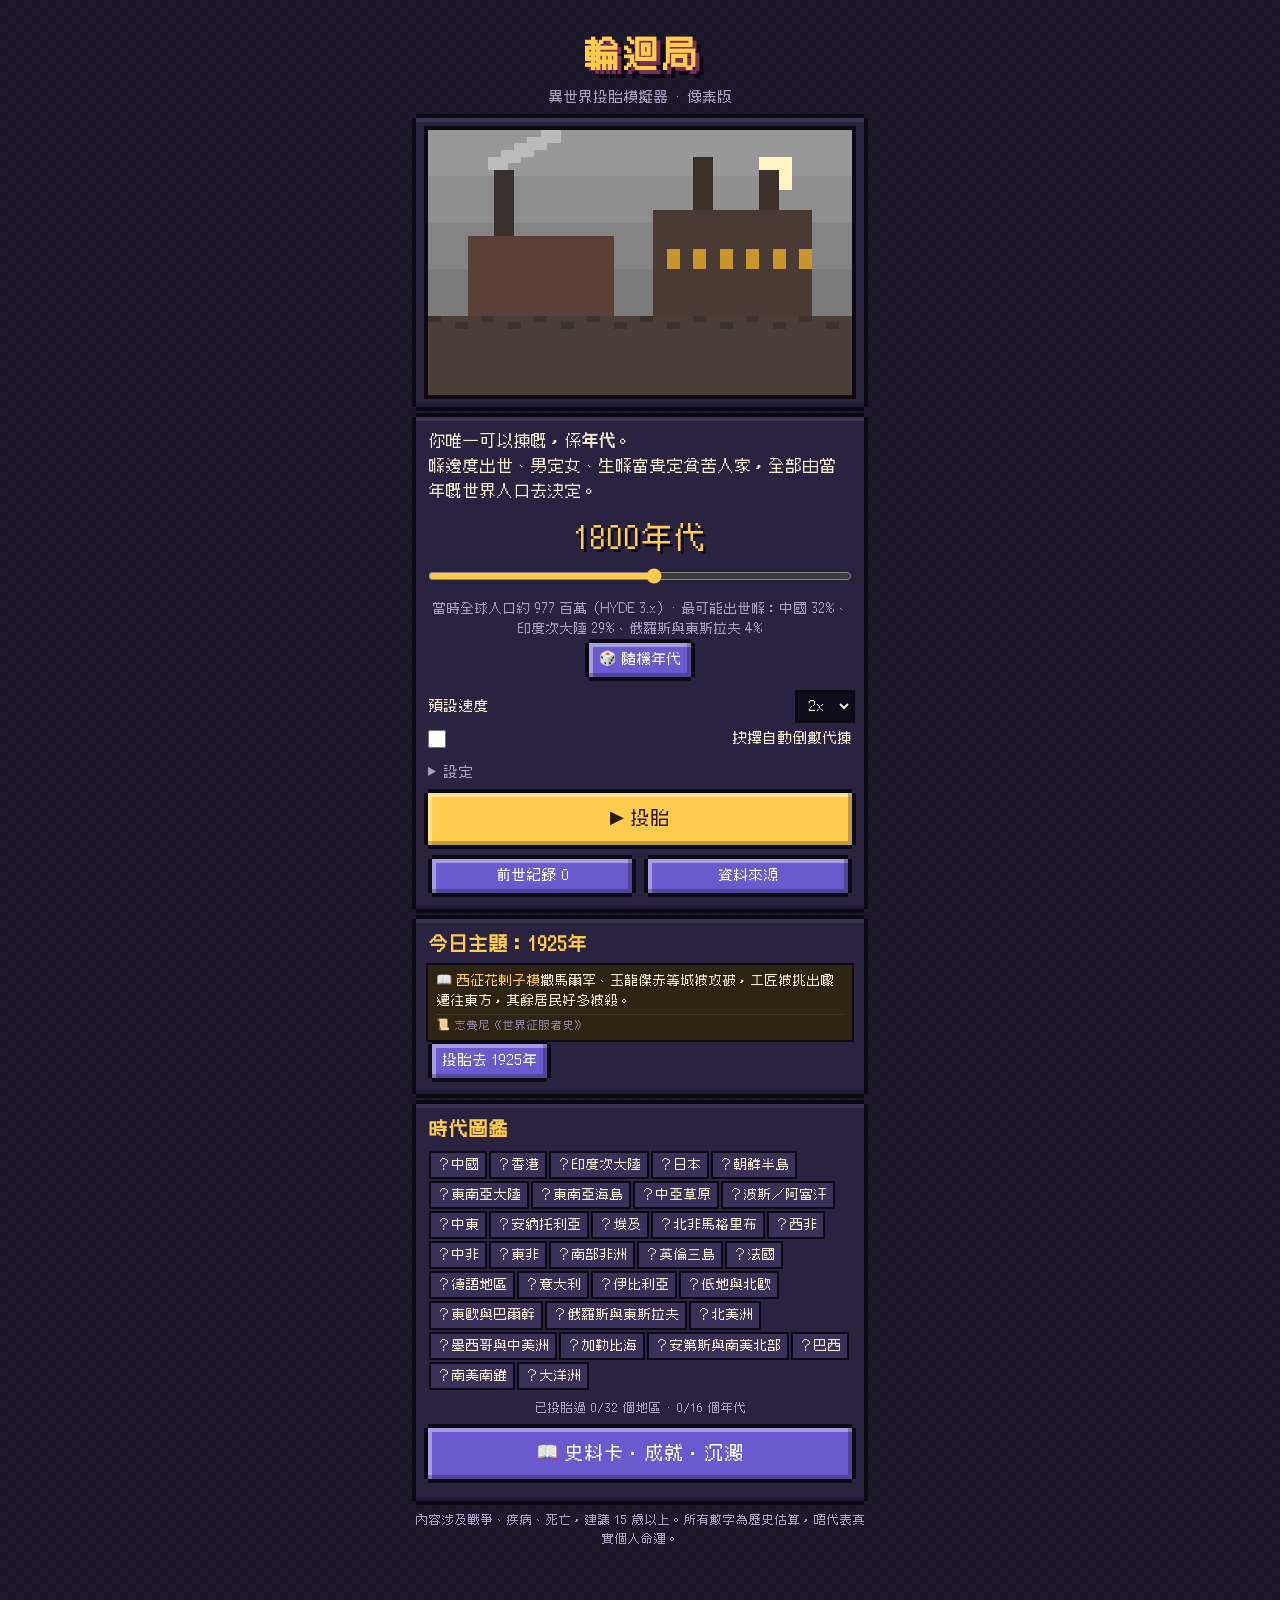
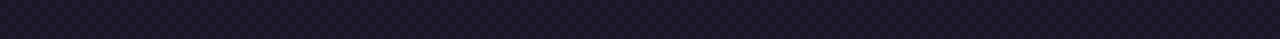
==== commit 94127378: "輪迴局 v4.1：修正英國／愛爾蘭人口重複倒灌（巴勒斯坦、南蘇丹、塞爾維亞按母體倒推；紐西蘭、千里達定居前為零）；識字率改用真實國家數據＋普查／史家錨點，唔再用世界平均或5%；所有冇真實來源嘅數字標明" ====
--- a/index.html
+++ b/index.html
@@ -1,7 +1,7 @@
 <!doctype html><html lang="zh-Hant-HK"><head><meta charset="utf-8"><meta name="viewport" content="width=device-width,initial-scale=1">
 <title>輪迴局：異世界投胎模擬</title><meta name="description" content="隨機投胎到歷史上某個時代，用估算嘅歷史人口數據過一世。">
 <link rel="icon" href="data:image/svg+xml,<svg xmlns='http://www.w3.org/2000/svg' viewBox='0 0 8 8'><rect width='8' height='8' fill='%231a1626'/><rect x='2' y='1' width='4' height='3' fill='%23f1c9a0'/><rect x='1' y='4' width='6' height='3' fill='%23ffcc4d'/></svg>">
-<link rel="preload" href="fonts/Cubic_11.woff2" as="font" type="font/woff2" crossorigin><link rel="stylesheet" href="style.css"></head><body><main>
+<link rel="preload" href="fonts/Cubic_11.woff2" as="font" type="font/woff2" crossorigin><link rel="stylesheet" href="style.css?v=41"></head><body><main>
 <section id="s-start" class="scr on">
  <h1>輪迴局</h1><p class="sub">異世界投胎模擬器 · 像素版</p>
  <div class="panel"><canvas class="scene" id="cv-title"></canvas></div>
@@ -65,5 +65,5 @@
 <div class="ctrl" id="ctrl" style="display:none"><button data-s="0">⏸</button><button data-s="1">1x</button><button data-s="2">2x</button><button data-s="4">4x</button><button data-s="8">8x</button><button data-s="16">16x</button><button id="c-skip" title="跳到下一個抉擇">⏭</button><button id="c-auto" title="自動代揀">🤖</button></div>
 <div class="modal" id="rmodal"><div class="panel"><small class="dim" id="r-age"></small><h2>🍃 沉澱一下</h2><p id="r-q" style="margin:8px 0"></p><textarea id="r-a" maxlength="120" rows="3" placeholder="（可以唔寫）一句說話就夠"></textarea><div class="row"><button class="btn" id="r-save">寫低</button><button class="btn alt" id="r-skip">略過</button></div><p class="note" id="r-cd">只會儲存喺你部機（localStorage）</p></div></div>
 <div class="modal" id="modal"><div class="panel"><small id="m-age" class="dim"></small><h2 id="m-t"></h2><div class="statbox" id="m-stat"></div><div id="m-c"></div><p class="note" id="m-cd"></p></div></div>
-<script src="data/eras.js"></script><script src="data/stats.js"></script><script src="data/era-extra.js"></script><script src="data/stats2.js"></script><script src="data/events.js"></script><script src="data/events2.js"></script><script src="data/modern.js"></script><script src="data/codex.js"></script><script src="data/calib.js"></script><script src="data/world-data.js"></script><script src="data/regions.js"></script><script src="data/world-events.js"></script><script src="data/calib-world.js"></script><script src="js/scene.js"></script><script src="js/engine.js"></script><script src="js/world.js"></script><script src="js/sfx.js"></script><script src="js/meaning.js"></script><script src="js/ui.js"></script>
+<script src="data/eras.js?v=41"></script><script src="data/stats.js?v=41"></script><script src="data/era-extra.js?v=41"></script><script src="data/stats2.js?v=41"></script><script src="data/events.js?v=41"></script><script src="data/events2.js?v=41"></script><script src="data/modern.js?v=41"></script><script src="data/codex.js?v=41"></script><script src="data/calib.js?v=41"></script><script src="data/world-data.js?v=41"></script><script src="data/regions.js?v=41"></script><script src="data/world-events.js?v=41"></script><script src="data/calib-world.js?v=41"></script><script src="js/scene.js?v=41"></script><script src="js/engine.js?v=41"></script><script src="js/world.js?v=41"></script><script src="js/sfx.js?v=41"></script><script src="js/meaning.js?v=41"></script><script src="js/ui.js?v=41"></script>
 </body></html>
--- a/style.css
+++ b/style.css
@@ -80,3 +80,8 @@
 .yearpick{text-align:center;margin:12px 0}.ylab{font-size:30px;color:var(--ac);text-shadow:3px 3px 0 var(--bd)}
 input[type=range]{width:100%;accent-color:var(--ac);height:28px}
 .draw div.other{opacity:.6}
+
+/* v4.1 假設值／估計標籤 */
+.est{display:inline-block;margin-left:6px;padding:0 4px;font-size:11px;line-height:16px;border:1px solid;vertical-align:middle}
+.est-a{color:#ffb86b;border-color:#ffb86b}
+.est-e{color:#9fd3ff;border-color:#9fd3ff}
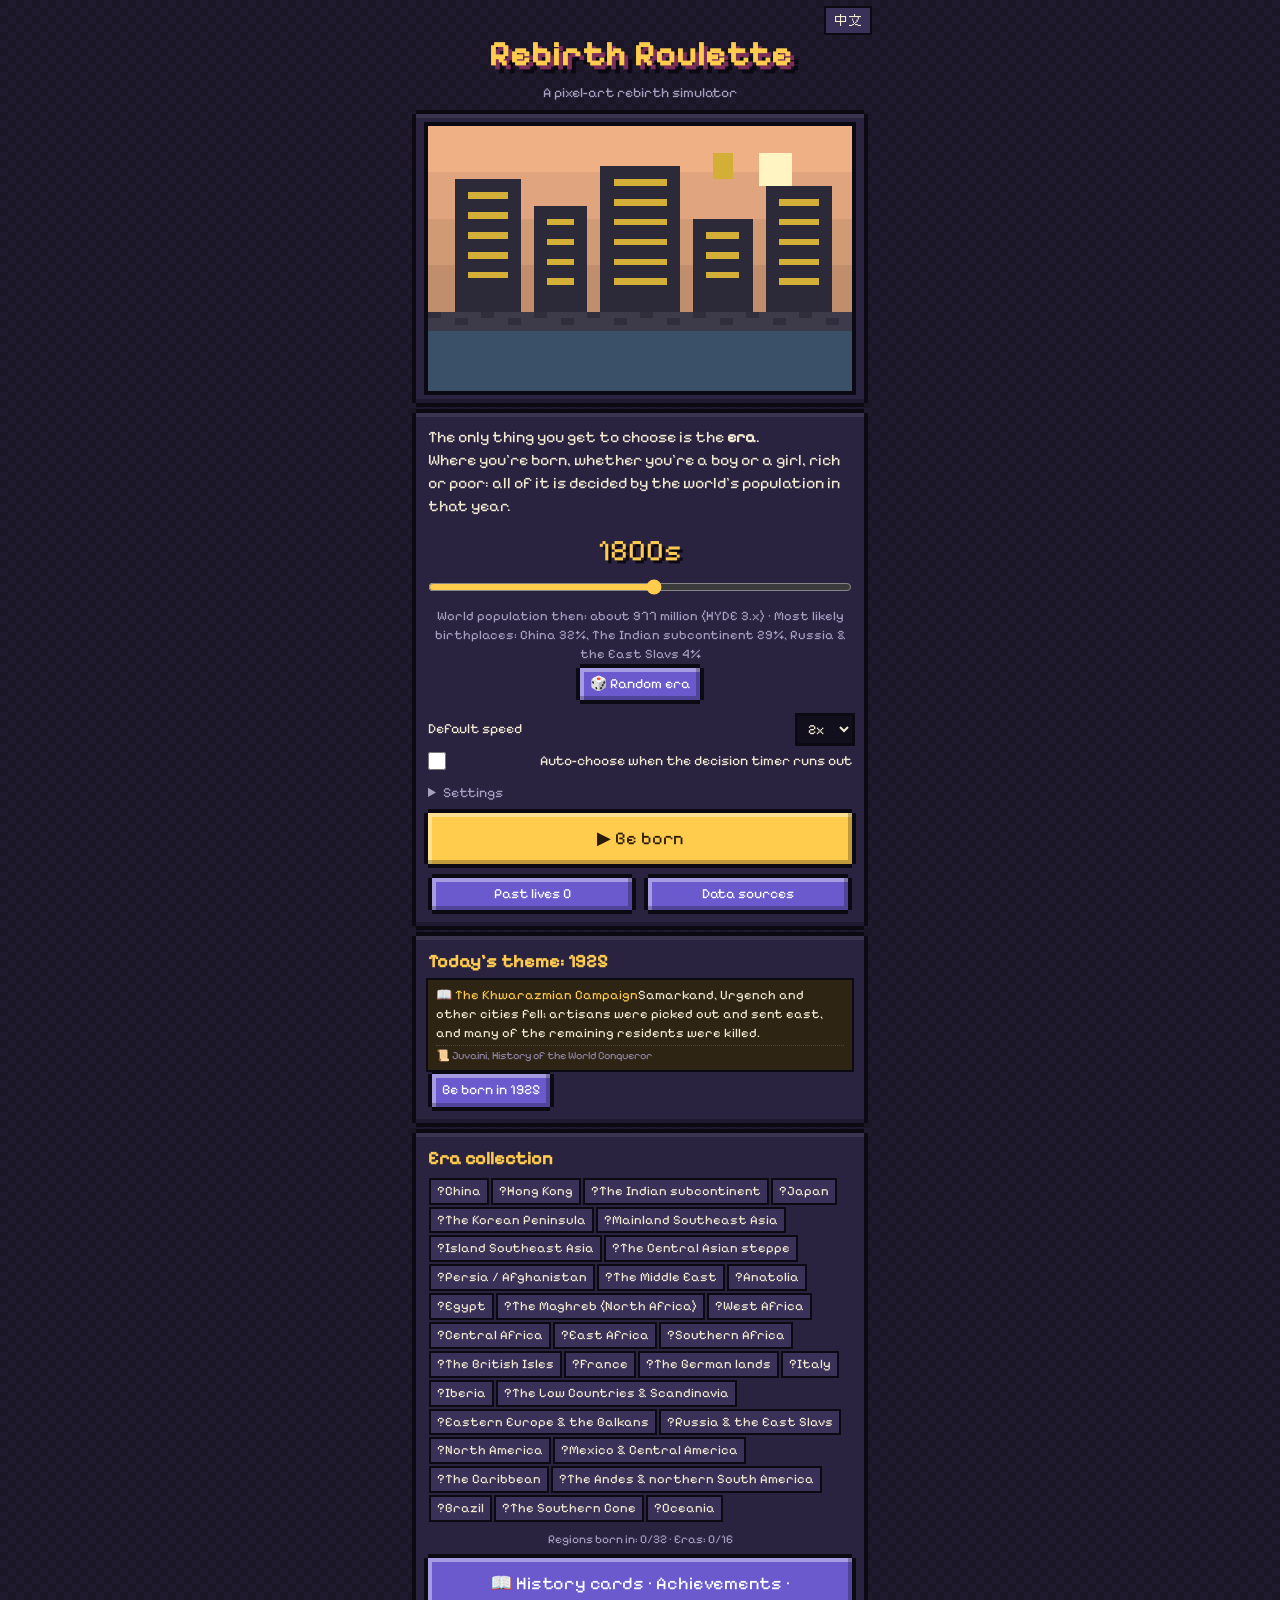
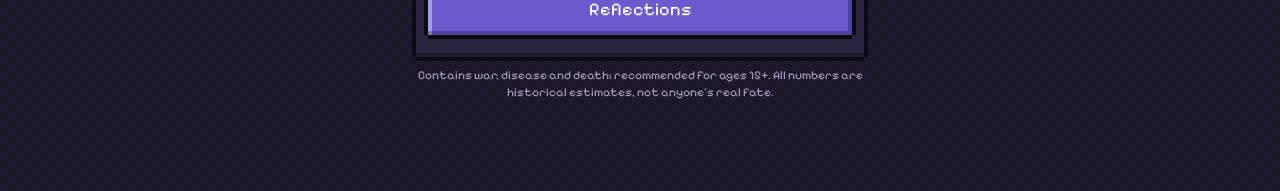
==== commit 54a9baf6: "v4.2: English version (en/) via i18n build (tools/i18n), language toggle + auto-detect + ?lang=en|zh" ====
--- a/index.html
+++ b/index.html
@@ -1,7 +1,7 @@
-<!doctype html><html lang="zh-Hant-HK"><head><meta charset="utf-8"><meta name="viewport" content="width=device-width,initial-scale=1">
+<!doctype html><html lang="zh-Hant-HK"><head><meta charset="utf-8"><script>(function(){try{var q=new URLSearchParams(location.search),l=q.get("lang");if(l)localStorage.setItem("rebirth_lang",l);else l=localStorage.getItem("rebirth_lang")||(/^zh/i.test(navigator.language||"")?"zh":"en");if(l==="en"){q.delete("lang");var s=q.toString(),p=location.pathname.split("/").pop();location.replace("en/"+(p==="index.html"?"":p)+(s?"?"+s:"")+location.hash)}}catch(e){}})()</script><meta name="viewport" content="width=device-width,initial-scale=1">
 <title>輪迴局：異世界投胎模擬</title><meta name="description" content="隨機投胎到歷史上某個時代，用估算嘅歷史人口數據過一世。">
 <link rel="icon" href="data:image/svg+xml,<svg xmlns='http://www.w3.org/2000/svg' viewBox='0 0 8 8'><rect width='8' height='8' fill='%231a1626'/><rect x='2' y='1' width='4' height='3' fill='%23f1c9a0'/><rect x='1' y='4' width='6' height='3' fill='%23ffcc4d'/></svg>">
-<link rel="preload" href="fonts/Cubic_11.woff2" as="font" type="font/woff2" crossorigin><link rel="stylesheet" href="style.css?v=41"></head><body><main>
+<link rel="preload" href="fonts/Cubic_11.woff2" as="font" type="font/woff2" crossorigin><link rel="stylesheet" href="style.css?v=42"></head><body><main><a class="langsw" href="?lang=en" lang="en">EN</a>
 <section id="s-start" class="scr on">
  <h1>輪迴局</h1><p class="sub">異世界投胎模擬器 · 像素版</p>
  <div class="panel"><canvas class="scene" id="cv-title"></canvas></div>
@@ -65,5 +65,5 @@
 <div class="ctrl" id="ctrl" style="display:none"><button data-s="0">⏸</button><button data-s="1">1x</button><button data-s="2">2x</button><button data-s="4">4x</button><button data-s="8">8x</button><button data-s="16">16x</button><button id="c-skip" title="跳到下一個抉擇">⏭</button><button id="c-auto" title="自動代揀">🤖</button></div>
 <div class="modal" id="rmodal"><div class="panel"><small class="dim" id="r-age"></small><h2>🍃 沉澱一下</h2><p id="r-q" style="margin:8px 0"></p><textarea id="r-a" maxlength="120" rows="3" placeholder="（可以唔寫）一句說話就夠"></textarea><div class="row"><button class="btn" id="r-save">寫低</button><button class="btn alt" id="r-skip">略過</button></div><p class="note" id="r-cd">只會儲存喺你部機（localStorage）</p></div></div>
 <div class="modal" id="modal"><div class="panel"><small id="m-age" class="dim"></small><h2 id="m-t"></h2><div class="statbox" id="m-stat"></div><div id="m-c"></div><p class="note" id="m-cd"></p></div></div>
-<script src="data/eras.js?v=41"></script><script src="data/stats.js?v=41"></script><script src="data/era-extra.js?v=41"></script><script src="data/stats2.js?v=41"></script><script src="data/events.js?v=41"></script><script src="data/events2.js?v=41"></script><script src="data/modern.js?v=41"></script><script src="data/codex.js?v=41"></script><script src="data/calib.js?v=41"></script><script src="data/world-data.js?v=41"></script><script src="data/regions.js?v=41"></script><script src="data/world-events.js?v=41"></script><script src="data/calib-world.js?v=41"></script><script src="js/scene.js?v=41"></script><script src="js/engine.js?v=41"></script><script src="js/world.js?v=41"></script><script src="js/sfx.js?v=41"></script><script src="js/meaning.js?v=41"></script><script src="js/ui.js?v=41"></script>
+<script src="data/eras.js?v=42"></script><script src="data/stats.js?v=42"></script><script src="data/era-extra.js?v=42"></script><script src="data/stats2.js?v=42"></script><script src="data/events.js?v=42"></script><script src="data/events2.js?v=42"></script><script src="data/modern.js?v=42"></script><script src="data/codex.js?v=42"></script><script src="data/calib.js?v=42"></script><script src="data/world-data.js?v=42"></script><script src="data/regions.js?v=42"></script><script src="data/world-events.js?v=42"></script><script src="data/calib-world.js?v=42"></script><script src="js/scene.js?v=42"></script><script src="js/engine.js?v=42"></script><script src="js/world.js?v=42"></script><script src="js/sfx.js?v=42"></script><script src="js/meaning.js?v=42"></script><script src="js/ui.js?v=42"></script>
 </body></html>
--- a/style.css
+++ b/style.css
@@ -85,3 +85,5 @@
 .est{display:inline-block;margin-left:6px;padding:0 4px;font-size:11px;line-height:16px;border:1px solid;vertical-align:middle}
 .est-a{color:#ffb86b;border-color:#ffb86b}
 .est-e{color:#9fd3ff;border-color:#9fd3ff}
+
+.langsw{position:absolute;top:8px;right:10px;z-index:5;font-size:13px;padding:3px 8px;background:#3a3158;color:var(--ink);text-decoration:none;box-shadow:0 0 0 2px var(--bd)}main{position:relative}
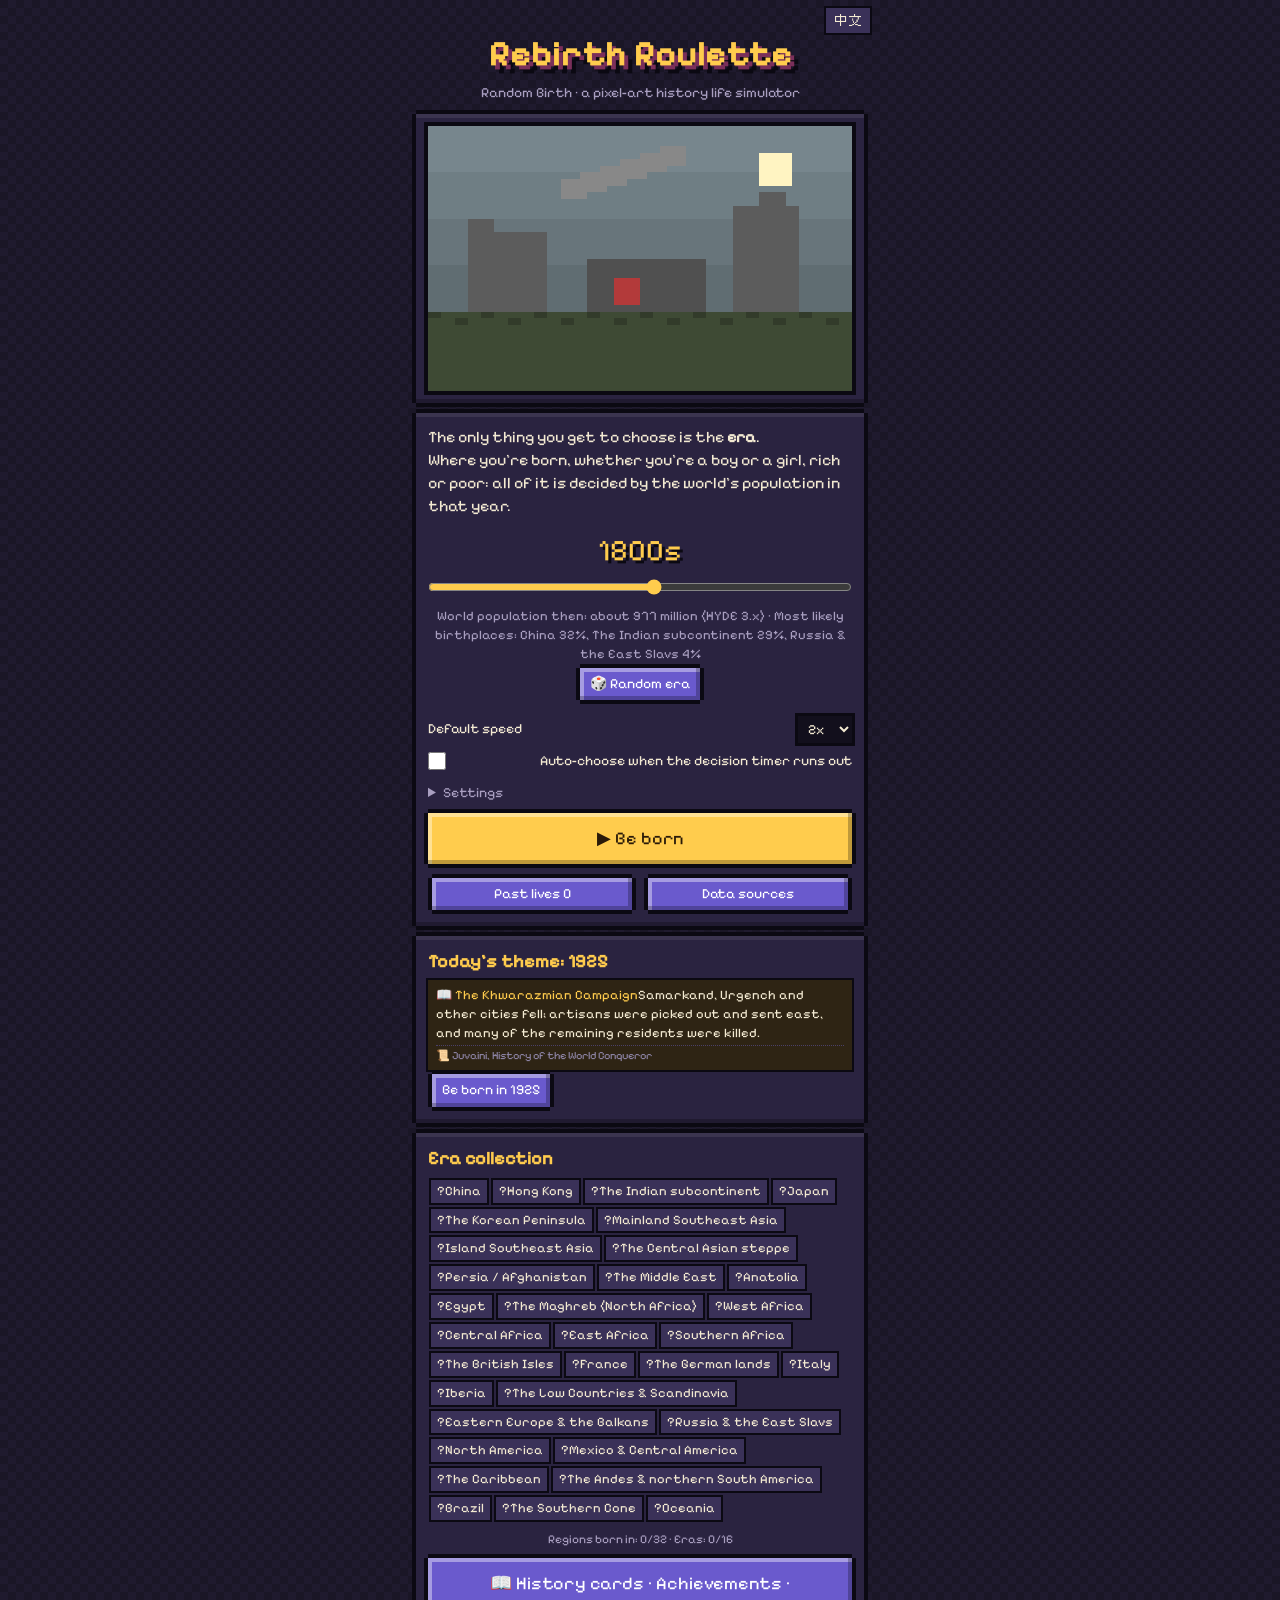
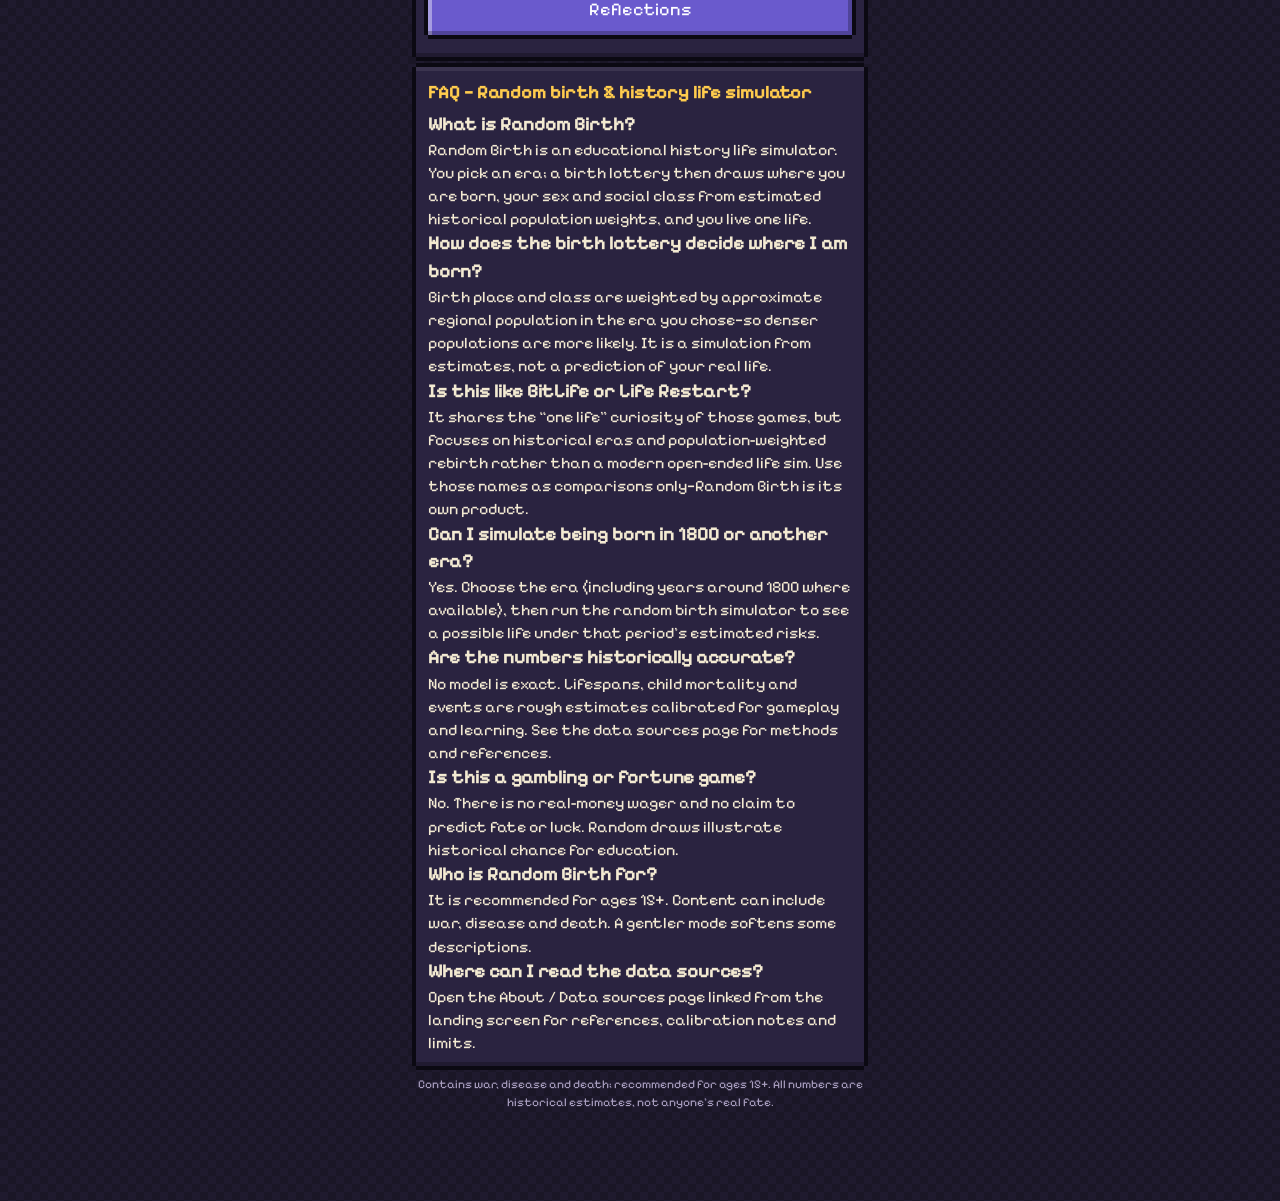
==== commit 8a87e31a: "SEO Phase A: Random Birth title/meta, FAQ+JSON-LD, robots/sitemap/llms Soft-brand Random Birth / 隨機投" ====
--- a/index.html
+++ b/index.html
@@ -1,9 +1,25 @@
 <!doctype html><html lang="zh-Hant-HK"><head><meta charset="utf-8"><script>(function(){try{var q=new URLSearchParams(location.search),l=q.get("lang");if(l)localStorage.setItem("rebirth_lang",l);else l=localStorage.getItem("rebirth_lang")||(/^zh/i.test(navigator.language||"")?"zh":"en");if(l==="en"){q.delete("lang");var s=q.toString(),p=location.pathname.split("/").pop();location.replace("en/"+(p==="index.html"?"":p)+(s?"?"+s:"")+location.hash)}}catch(e){}})()</script><meta name="viewport" content="width=device-width,initial-scale=1">
-<title>輪迴局：異世界投胎模擬</title><meta name="description" content="隨機投胎到歷史上某個時代，用估算嘅歷史人口數據過一世。">
+<title>隨機投胎｜投胎模擬器 · 輪迴局</title>
+<meta name="description" content="隨機投胎模擬器：揀年代，然後用歷史人口估算抽出身世、階級同性別，過一世。教育向，建議 15 歲以上。">
+<link rel="canonical" href="https://dancingturtle14.github.io/rebirth-sim/">
+<link rel="alternate" hreflang="zh-Hant" href="https://dancingturtle14.github.io/rebirth-sim/">
+<link rel="alternate" hreflang="en" href="https://dancingturtle14.github.io/rebirth-sim/en/">
+<link rel="alternate" hreflang="x-default" href="https://dancingturtle14.github.io/rebirth-sim/en/">
+<meta property="og:type" content="website">
+<meta property="og:title" content="隨機投胎｜投胎模擬器 · 輪迴局">
+<meta property="og:description" content="隨機投胎模擬器：揀年代，然後用歷史人口估算抽出身世、階級同性別，過一世。教育向，建議 15 歲以上。">
+<meta property="og:url" content="https://dancingturtle14.github.io/rebirth-sim/">
+<meta property="og:image" content="https://dancingturtle14.github.io/rebirth-sim/screenshots/01-start-yearpicker.png">
+<meta property="og:locale" content="zh_HK">
+<meta property="og:locale:alternate" content="en_US">
+<meta name="twitter:card" content="summary_large_image">
+<meta name="twitter:title" content="隨機投胎｜投胎模擬器 · 輪迴局">
+<meta name="twitter:description" content="隨機投胎模擬器：揀年代，然後用歷史人口估算抽出身世、階級同性別，過一世。教育向，建議 15 歲以上。">
+<meta name="twitter:image" content="https://dancingturtle14.github.io/rebirth-sim/screenshots/01-start-yearpicker.png">
 <link rel="icon" href="data:image/svg+xml,<svg xmlns='http://www.w3.org/2000/svg' viewBox='0 0 8 8'><rect width='8' height='8' fill='%231a1626'/><rect x='2' y='1' width='4' height='3' fill='%23f1c9a0'/><rect x='1' y='4' width='6' height='3' fill='%23ffcc4d'/></svg>">
-<link rel="preload" href="fonts/Cubic_11.woff2" as="font" type="font/woff2" crossorigin><link rel="stylesheet" href="style.css?v=42"></head><body><main><a class="langsw" href="?lang=en" lang="en">EN</a>
+<link rel="preload" href="fonts/Cubic_11.woff2" as="font" type="font/woff2" crossorigin><link rel="stylesheet" href="style.css?v=42"><script type="application/ld+json">{"@context":"https://schema.org","@type":"WebApplication","name":"隨機投胎","url":"https://dancingturtle14.github.io/rebirth-sim/","description":"隨機投胎模擬器：揀年代，然後用歷史人口估算抽出身世、階級同性別，過一世。教育向，建議 15 歲以上。","applicationCategory":"EducationalApplication","operatingSystem":"Any","inLanguage":"zh-Hant","isAccessibleForFree":true,"offers":{"@type":"Offer","price":"0","priceCurrency":"USD"}}</script><script type="application/ld+json">{"@context":"https://schema.org","@type":"FAQPage","mainEntity":[{"@type":"Question","name":"「隨機投胎」係咩？","acceptedAnswer":{"@type":"Answer","text":"隨機投胎係教育向嘅歷史人生模擬器。你揀年代，然後用歷史人口估算做「出生抽籤」，決定出世地、性別同階級，再過一世。"}},{"@type":"Question","name":"出生抽籤點決定我喺邊度出世？","acceptedAnswer":{"@type":"Answer","text":"出世地同階級會按你揀嘅年代嘅地區大約人口加權——人口多嘅地方較易抽到。呢啲係估算模擬，唔係預測真實命運。"}},{"@type":"Question","name":"同 BitLife 或者人生重開模擬器一樣？","acceptedAnswer":{"@type":"Answer","text":"都係「過一世」嘅好奇心，但呢個產品聚焦歷史年代同人口加權投胎，唔係現代開放式人生模擬。呢啲名只用作比較，產品本身叫隨機投胎。"}},{"@type":"Question","name":"可唔可以模擬生喺 1800 年或者其他古代？","acceptedAnswer":{"@type":"Answer","text":"可以。揀好年代（包括約 1800 年嘅選項，視遊戲資料而定），再跑隨機投胎，睇喺嗰個時代估算風險下嘅可能人生。"}},{"@type":"Question","name":"啲數字準唔準？","acceptedAnswer":{"@type":"Answer","text":"冇模型可以完全準確。壽命、幼兒夭折同歷史事件都係粗略估算，用嚟平衡遊戲同學習。詳情睇資料來源頁。"}},{"@type":"Question","name":"呢個係咪賭博或者算命？","acceptedAnswer":{"@type":"Answer","text":"唔係。冇真錢投注，亦唔會聲稱可以預測命運或運氣。隨機只係用嚟說明歷史上嘅偶然，作教育用途。"}},{"@type":"Question","name":"適合邊個年齡？","acceptedAnswer":{"@type":"Answer","text":"建議 15 歲以上。內容可能涉及戰爭、疾病同死亡。可用溫和模式淡化部分描述。"}},{"@type":"Question","name":"資料來源喺邊？","acceptedAnswer":{"@type":"Answer","text":"喺首頁撳「資料來源」睇參考文獻、校準說明同限制。"}}]}</script></head><body><main><a class="langsw" href="?lang=en" lang="en">EN</a>
 <section id="s-start" class="scr on">
- <h1>輪迴局</h1><p class="sub">異世界投胎模擬器 · 像素版</p>
+ <h1>輪迴局</h1><p class="sub">隨機投胎 · 異世界投胎模擬器 · 像素版</p>
  <div class="panel"><canvas class="scene" id="cv-title"></canvas></div>
  <div class="panel"><p>你唯一可以揀嘅，係<b>年代</b>。<br>喺邊度出世、男定女、生喺富貴定貧苦人家，全部由當年嘅世界人口去決定。</p>
  <div class="yearpick"><div class="ylab" id="year-lab"></div><input type="range" id="o-year" min="0" max="15" step="1" value="8"><div class="dim small" id="year-note"></div><button class="btn alt sm" id="b-randyear">🎲 隨機年代</button></div>
@@ -20,6 +36,16 @@
  <div class="panel" id="daily"></div>
  <div class="panel"><h2>時代圖鑑</h2><div class="chips" id="chips"></div><button class="btn alt" id="b-codex">📖 史料卡・成就・沉澱</button></div>
  <div class="panel" id="past" style="display:none"><h2>前世</h2><div id="past-list"></div></div>
+ <div class="panel" id="seo-faq"><h2>常見問題 — 隨機投胎同人生模擬</h2>
+ <h3>「隨機投胎」係咩？</h3><p>隨機投胎係教育向嘅歷史人生模擬器。你揀年代，然後用歷史人口估算做「出生抽籤」，決定出世地、性別同階級，再過一世。</p>
+ <h3>出生抽籤點決定我喺邊度出世？</h3><p>出世地同階級會按你揀嘅年代嘅地區大約人口加權——人口多嘅地方較易抽到。呢啲係估算模擬，唔係預測真實命運。</p>
+ <h3>同 BitLife 或者人生重開模擬器一樣？</h3><p>都係「過一世」嘅好奇心，但呢個產品聚焦歷史年代同人口加權投胎，唔係現代開放式人生模擬。呢啲名只用作比較，產品本身叫隨機投胎。</p>
+ <h3>可唔可以模擬生喺 1800 年或者其他古代？</h3><p>可以。揀好年代（包括約 1800 年嘅選項，視遊戲資料而定），再跑隨機投胎，睇喺嗰個時代估算風險下嘅可能人生。</p>
+ <h3>啲數字準唔準？</h3><p>冇模型可以完全準確。壽命、幼兒夭折同歷史事件都係粗略估算，用嚟平衡遊戲同學習。詳情睇資料來源頁。</p>
+ <h3>呢個係咪賭博或者算命？</h3><p>唔係。冇真錢投注，亦唔會聲稱可以預測命運或運氣。隨機只係用嚟說明歷史上嘅偶然，作教育用途。</p>
+ <h3>適合邊個年齡？</h3><p>建議 15 歲以上。內容可能涉及戰爭、疾病同死亡。可用溫和模式淡化部分描述。</p>
+ <h3>資料來源喺邊？</h3><p>喺首頁撳「資料來源」睇參考文獻、校準說明同限制。</p>
+ </div>
  <p class="note">內容涉及戰爭、疾病、死亡，建議 15 歲以上。所有數字為歷史估算，唔代表真實個人命運。</p>
 </section>
 <section id="s-codex" class="scr">
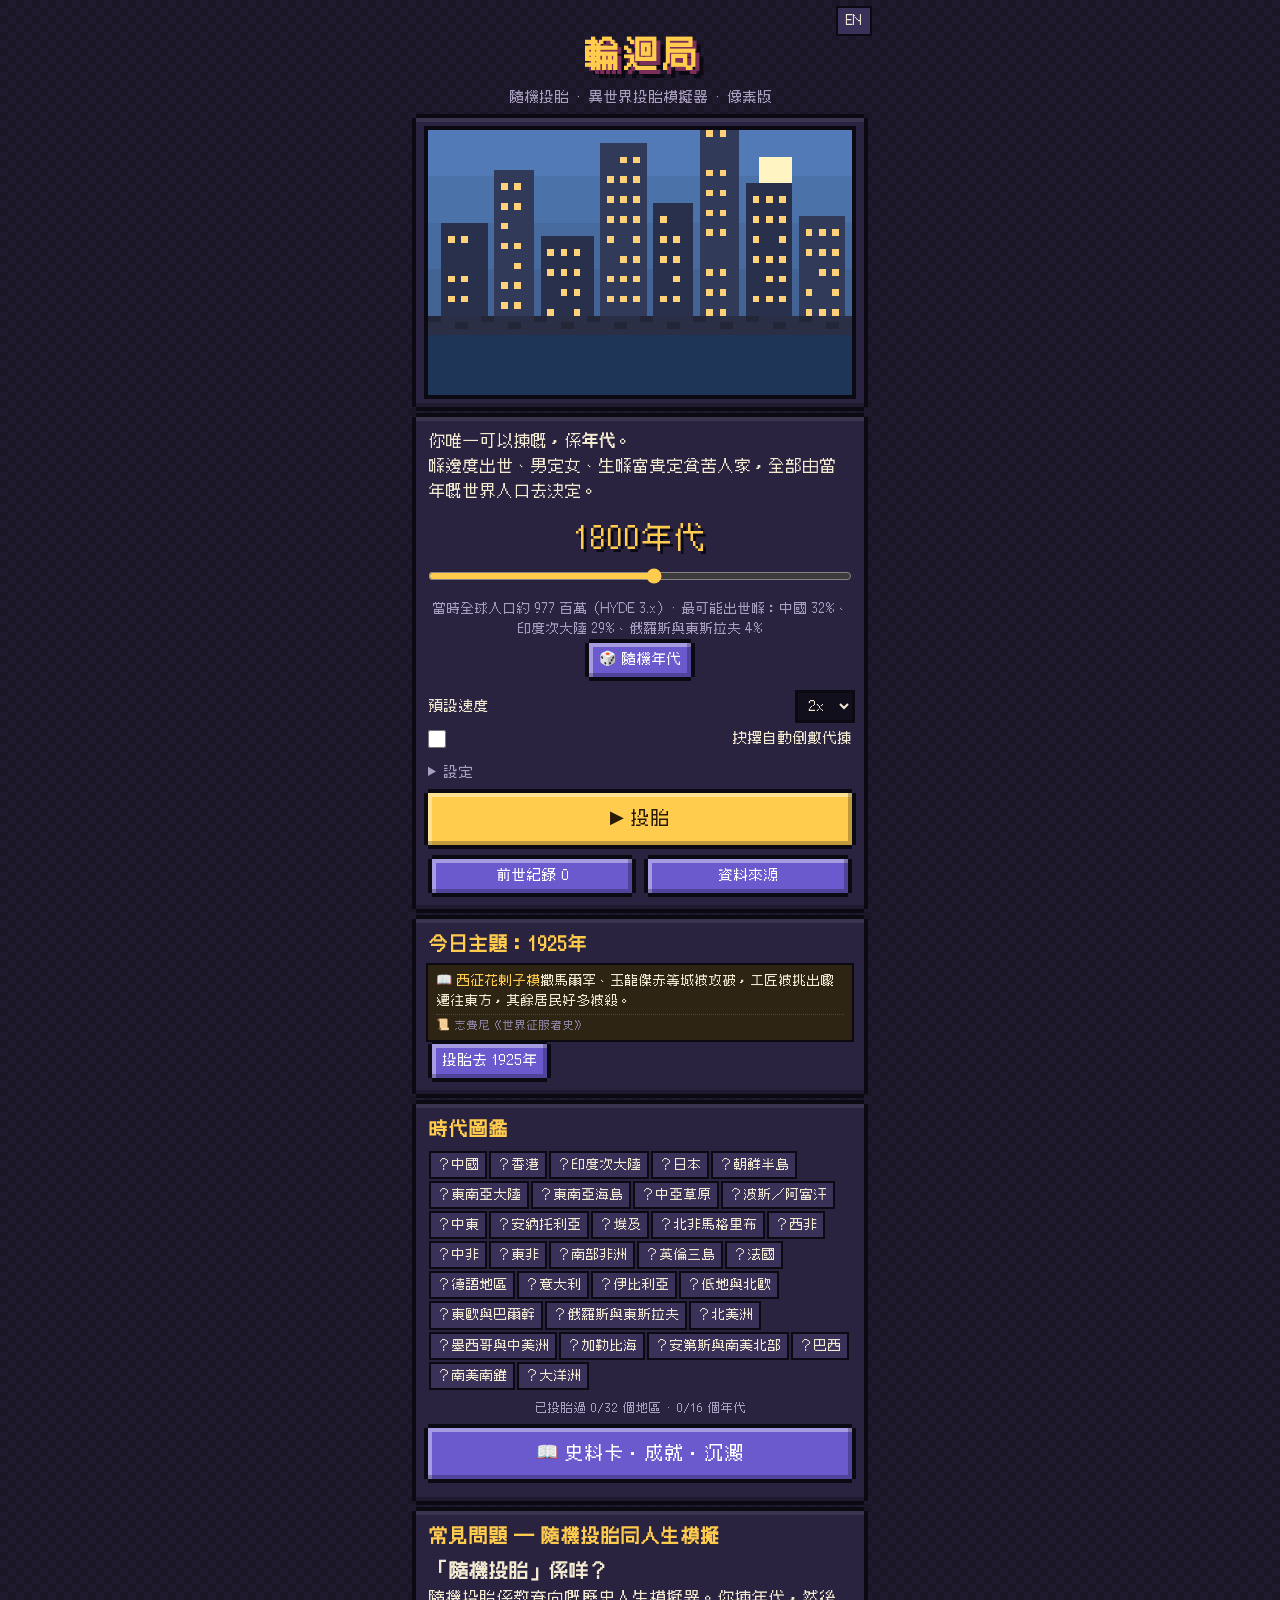
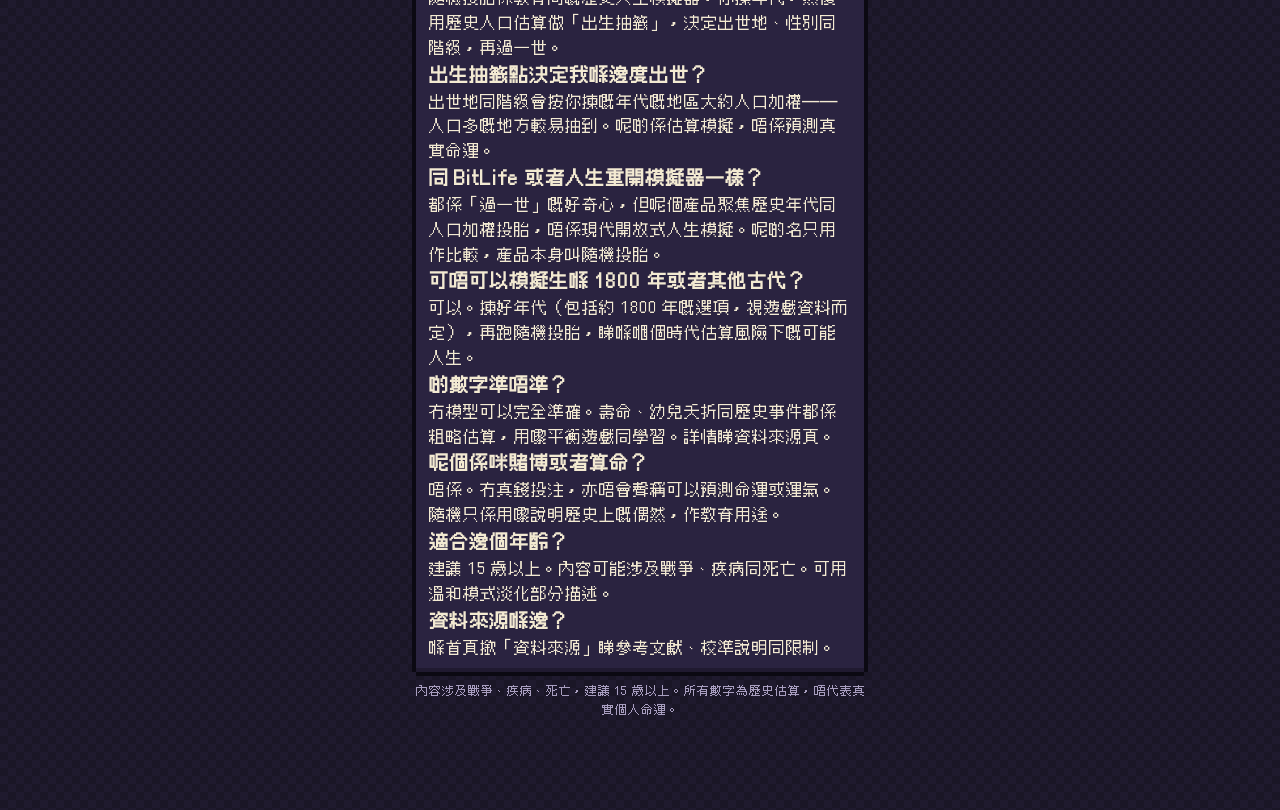
==== commit 4c9450c0: "SEO Phase A QA fix: no ZH auto-redirect, longer ZH metas, AboutPage JSON-LD" ====
--- a/index.html
+++ b/index.html
@@ -1,23 +1,23 @@
-<!doctype html><html lang="zh-Hant-HK"><head><meta charset="utf-8"><script>(function(){try{var q=new URLSearchParams(location.search),l=q.get("lang");if(l)localStorage.setItem("rebirth_lang",l);else l=localStorage.getItem("rebirth_lang")||(/^zh/i.test(navigator.language||"")?"zh":"en");if(l==="en"){q.delete("lang");var s=q.toString(),p=location.pathname.split("/").pop();location.replace("en/"+(p==="index.html"?"":p)+(s?"?"+s:"")+location.hash)}}catch(e){}})()</script><meta name="viewport" content="width=device-width,initial-scale=1">
+<!doctype html><html lang="zh-Hant-HK"><head><meta charset="utf-8"><script>(function(){try{var q=new URLSearchParams(location.search),l=q.get("lang");if(l)localStorage.setItem("rebirth_lang",l);if(l==="en"){q.delete("lang");var s=q.toString(),p=location.pathname.split("/").pop();location.replace("en/"+(p==="index.html"?"":p)+(s?"?"+s:"")+location.hash)}}catch(e){}})()</script><meta name="viewport" content="width=device-width,initial-scale=1">
 <title>隨機投胎｜投胎模擬器 · 輪迴局</title>
-<meta name="description" content="隨機投胎模擬器：揀年代，然後用歷史人口估算抽出身世、階級同性別，過一世。教育向，建議 15 歲以上。">
+<meta name="description" content="隨機投胎係教育向歷史人生模擬器：你揀年代，再用歷史人口估算抽出身世、階級同性別，過一世。數字係估算，唔係命運預測；建議 15 歲以上。適合想了解「如果我生喺古代」嘅人。">
 <link rel="canonical" href="https://dancingturtle14.github.io/rebirth-sim/">
 <link rel="alternate" hreflang="zh-Hant" href="https://dancingturtle14.github.io/rebirth-sim/">
 <link rel="alternate" hreflang="en" href="https://dancingturtle14.github.io/rebirth-sim/en/">
 <link rel="alternate" hreflang="x-default" href="https://dancingturtle14.github.io/rebirth-sim/en/">
 <meta property="og:type" content="website">
 <meta property="og:title" content="隨機投胎｜投胎模擬器 · 輪迴局">
-<meta property="og:description" content="隨機投胎模擬器：揀年代，然後用歷史人口估算抽出身世、階級同性別，過一世。教育向，建議 15 歲以上。">
+<meta property="og:description" content="隨機投胎係教育向歷史人生模擬器：你揀年代，再用歷史人口估算抽出身世、階級同性別，過一世。數字係估算，唔係命運預測；建議 15 歲以上。適合想了解「如果我生喺古代」嘅人。">
 <meta property="og:url" content="https://dancingturtle14.github.io/rebirth-sim/">
 <meta property="og:image" content="https://dancingturtle14.github.io/rebirth-sim/screenshots/01-start-yearpicker.png">
 <meta property="og:locale" content="zh_HK">
 <meta property="og:locale:alternate" content="en_US">
 <meta name="twitter:card" content="summary_large_image">
 <meta name="twitter:title" content="隨機投胎｜投胎模擬器 · 輪迴局">
-<meta name="twitter:description" content="隨機投胎模擬器：揀年代，然後用歷史人口估算抽出身世、階級同性別，過一世。教育向，建議 15 歲以上。">
+<meta name="twitter:description" content="隨機投胎係教育向歷史人生模擬器：你揀年代，再用歷史人口估算抽出身世、階級同性別，過一世。數字係估算，唔係命運預測；建議 15 歲以上。適合想了解「如果我生喺古代」嘅人。">
 <meta name="twitter:image" content="https://dancingturtle14.github.io/rebirth-sim/screenshots/01-start-yearpicker.png">
 <link rel="icon" href="data:image/svg+xml,<svg xmlns='http://www.w3.org/2000/svg' viewBox='0 0 8 8'><rect width='8' height='8' fill='%231a1626'/><rect x='2' y='1' width='4' height='3' fill='%23f1c9a0'/><rect x='1' y='4' width='6' height='3' fill='%23ffcc4d'/></svg>">
-<link rel="preload" href="fonts/Cubic_11.woff2" as="font" type="font/woff2" crossorigin><link rel="stylesheet" href="style.css?v=42"><script type="application/ld+json">{"@context":"https://schema.org","@type":"WebApplication","name":"隨機投胎","url":"https://dancingturtle14.github.io/rebirth-sim/","description":"隨機投胎模擬器：揀年代，然後用歷史人口估算抽出身世、階級同性別，過一世。教育向，建議 15 歲以上。","applicationCategory":"EducationalApplication","operatingSystem":"Any","inLanguage":"zh-Hant","isAccessibleForFree":true,"offers":{"@type":"Offer","price":"0","priceCurrency":"USD"}}</script><script type="application/ld+json">{"@context":"https://schema.org","@type":"FAQPage","mainEntity":[{"@type":"Question","name":"「隨機投胎」係咩？","acceptedAnswer":{"@type":"Answer","text":"隨機投胎係教育向嘅歷史人生模擬器。你揀年代，然後用歷史人口估算做「出生抽籤」，決定出世地、性別同階級，再過一世。"}},{"@type":"Question","name":"出生抽籤點決定我喺邊度出世？","acceptedAnswer":{"@type":"Answer","text":"出世地同階級會按你揀嘅年代嘅地區大約人口加權——人口多嘅地方較易抽到。呢啲係估算模擬，唔係預測真實命運。"}},{"@type":"Question","name":"同 BitLife 或者人生重開模擬器一樣？","acceptedAnswer":{"@type":"Answer","text":"都係「過一世」嘅好奇心，但呢個產品聚焦歷史年代同人口加權投胎，唔係現代開放式人生模擬。呢啲名只用作比較，產品本身叫隨機投胎。"}},{"@type":"Question","name":"可唔可以模擬生喺 1800 年或者其他古代？","acceptedAnswer":{"@type":"Answer","text":"可以。揀好年代（包括約 1800 年嘅選項，視遊戲資料而定），再跑隨機投胎，睇喺嗰個時代估算風險下嘅可能人生。"}},{"@type":"Question","name":"啲數字準唔準？","acceptedAnswer":{"@type":"Answer","text":"冇模型可以完全準確。壽命、幼兒夭折同歷史事件都係粗略估算，用嚟平衡遊戲同學習。詳情睇資料來源頁。"}},{"@type":"Question","name":"呢個係咪賭博或者算命？","acceptedAnswer":{"@type":"Answer","text":"唔係。冇真錢投注，亦唔會聲稱可以預測命運或運氣。隨機只係用嚟說明歷史上嘅偶然，作教育用途。"}},{"@type":"Question","name":"適合邊個年齡？","acceptedAnswer":{"@type":"Answer","text":"建議 15 歲以上。內容可能涉及戰爭、疾病同死亡。可用溫和模式淡化部分描述。"}},{"@type":"Question","name":"資料來源喺邊？","acceptedAnswer":{"@type":"Answer","text":"喺首頁撳「資料來源」睇參考文獻、校準說明同限制。"}}]}</script></head><body><main><a class="langsw" href="?lang=en" lang="en">EN</a>
+<link rel="preload" href="fonts/Cubic_11.woff2" as="font" type="font/woff2" crossorigin><link rel="stylesheet" href="style.css?v=42"><script type="application/ld+json">{"@context":"https://schema.org","@type":"WebApplication","name":"隨機投胎","url":"https://dancingturtle14.github.io/rebirth-sim/","description":"隨機投胎係教育向歷史人生模擬器：你揀年代，再用歷史人口估算抽出身世、階級同性別，過一世。數字係估算，唔係命運預測；建議 15 歲以上。適合想了解「如果我生喺古代」嘅人。","applicationCategory":"EducationalApplication","operatingSystem":"Any","inLanguage":"zh-Hant","isAccessibleForFree":true,"offers":{"@type":"Offer","price":"0","priceCurrency":"USD"}}</script><script type="application/ld+json">{"@context":"https://schema.org","@type":"FAQPage","mainEntity":[{"@type":"Question","name":"「隨機投胎」係咩？","acceptedAnswer":{"@type":"Answer","text":"隨機投胎係教育向嘅歷史人生模擬器。你揀年代，然後用歷史人口估算做「出生抽籤」，決定出世地、性別同階級，再過一世。"}},{"@type":"Question","name":"出生抽籤點決定我喺邊度出世？","acceptedAnswer":{"@type":"Answer","text":"出世地同階級會按你揀嘅年代嘅地區大約人口加權——人口多嘅地方較易抽到。呢啲係估算模擬，唔係預測真實命運。"}},{"@type":"Question","name":"同 BitLife 或者人生重開模擬器一樣？","acceptedAnswer":{"@type":"Answer","text":"都係「過一世」嘅好奇心，但呢個產品聚焦歷史年代同人口加權投胎，唔係現代開放式人生模擬。呢啲名只用作比較，產品本身叫隨機投胎。"}},{"@type":"Question","name":"可唔可以模擬生喺 1800 年或者其他古代？","acceptedAnswer":{"@type":"Answer","text":"可以。揀好年代（包括約 1800 年嘅選項，視遊戲資料而定），再跑隨機投胎，睇喺嗰個時代估算風險下嘅可能人生。"}},{"@type":"Question","name":"啲數字準唔準？","acceptedAnswer":{"@type":"Answer","text":"冇模型可以完全準確。壽命、幼兒夭折同歷史事件都係粗略估算，用嚟平衡遊戲同學習。詳情睇資料來源頁。"}},{"@type":"Question","name":"呢個係咪賭博或者算命？","acceptedAnswer":{"@type":"Answer","text":"唔係。冇真錢投注，亦唔會聲稱可以預測命運或運氣。隨機只係用嚟說明歷史上嘅偶然，作教育用途。"}},{"@type":"Question","name":"適合邊個年齡？","acceptedAnswer":{"@type":"Answer","text":"建議 15 歲以上。內容可能涉及戰爭、疾病同死亡。可用溫和模式淡化部分描述。"}},{"@type":"Question","name":"資料來源喺邊？","acceptedAnswer":{"@type":"Answer","text":"喺首頁撳「資料來源」睇參考文獻、校準說明同限制。"}}]}</script></head><body><main><a class="langsw" href="?lang=en" lang="en">EN</a>
 <section id="s-start" class="scr on">
  <h1>輪迴局</h1><p class="sub">隨機投胎 · 異世界投胎模擬器 · 像素版</p>
  <div class="panel"><canvas class="scene" id="cv-title"></canvas></div>
